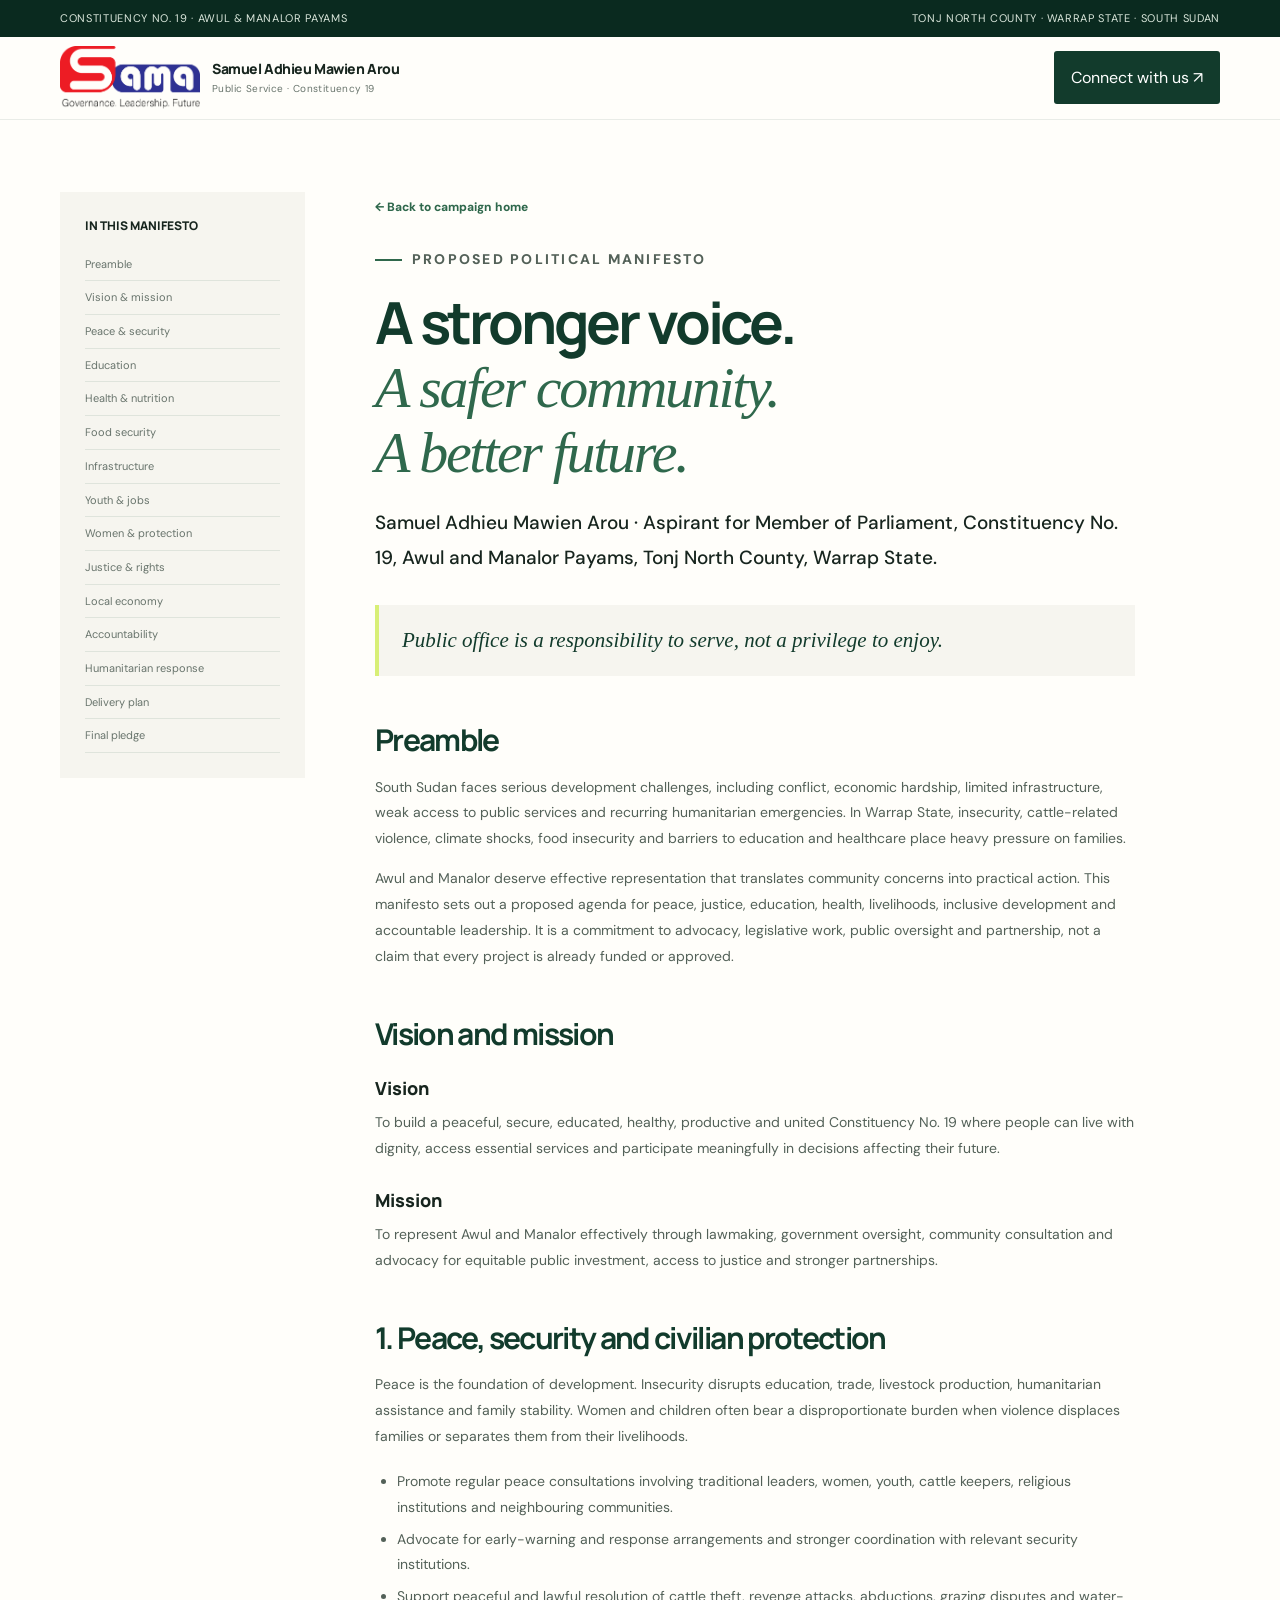
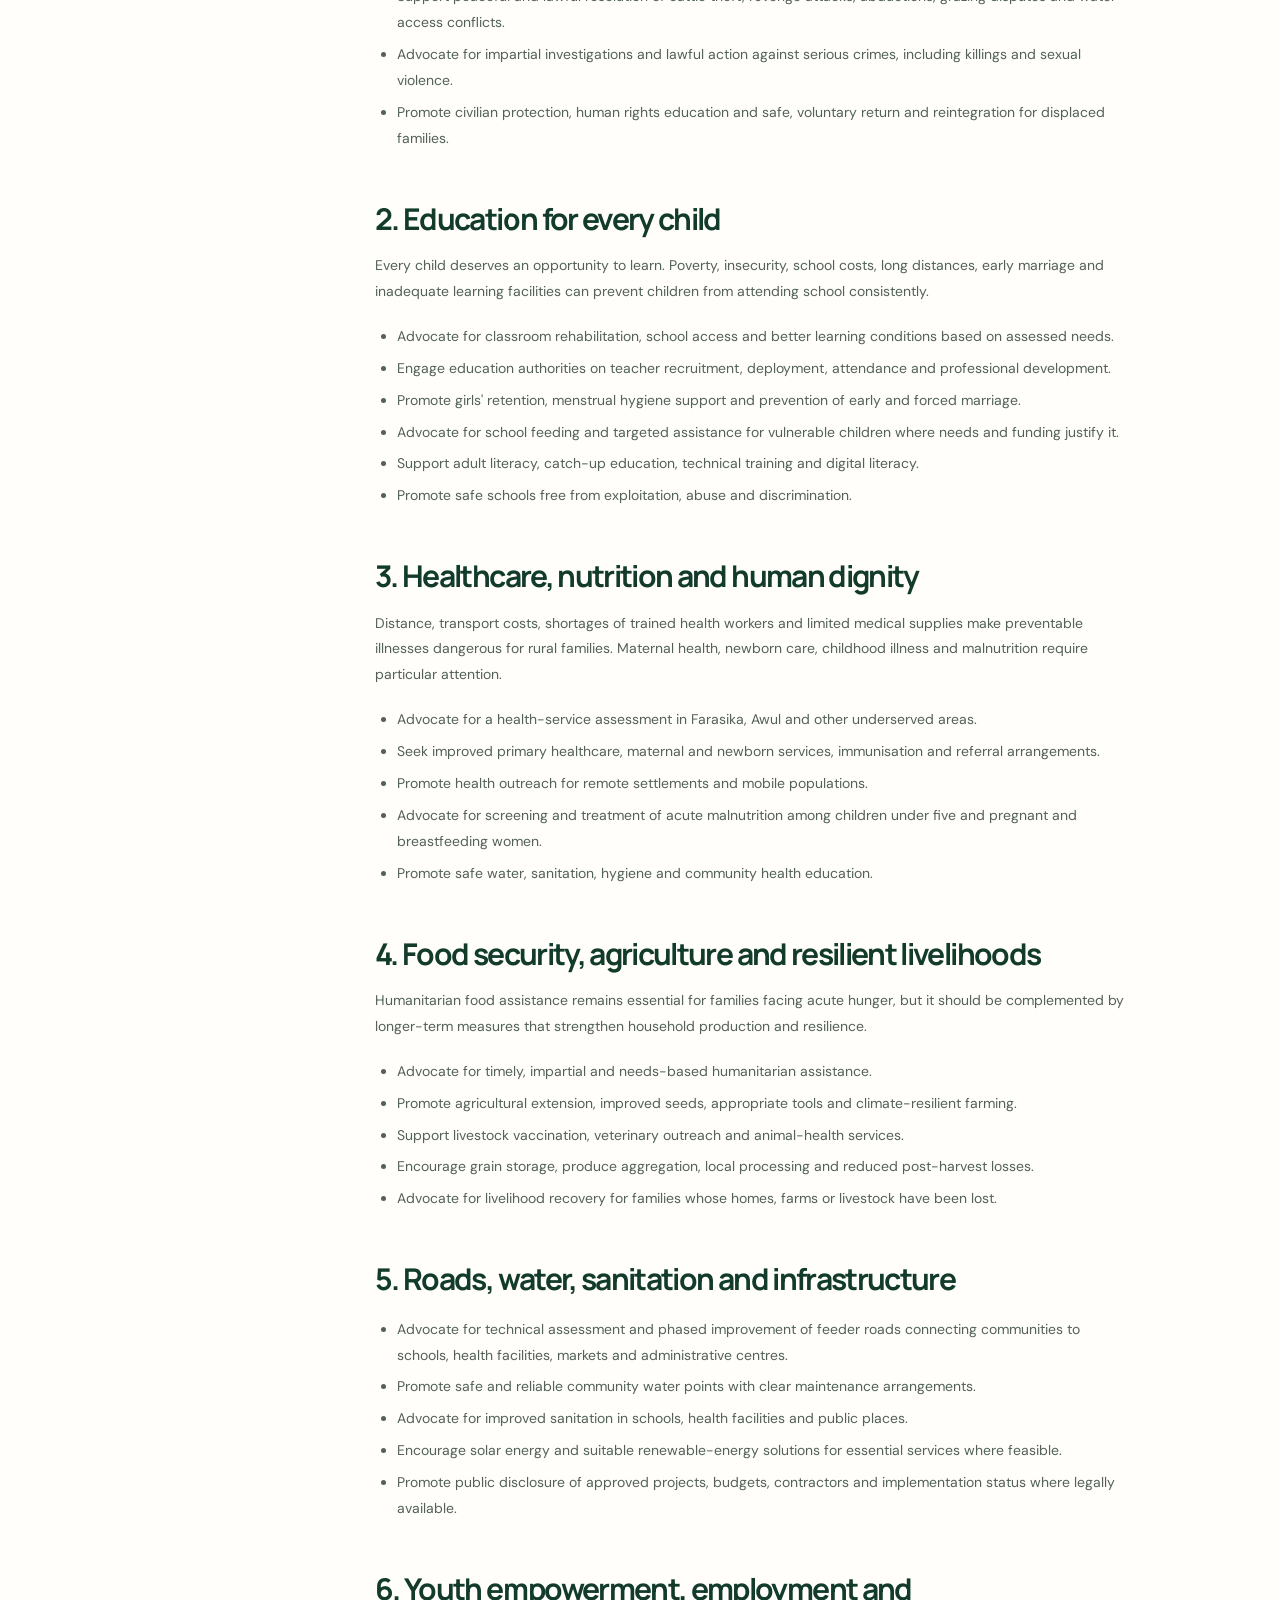
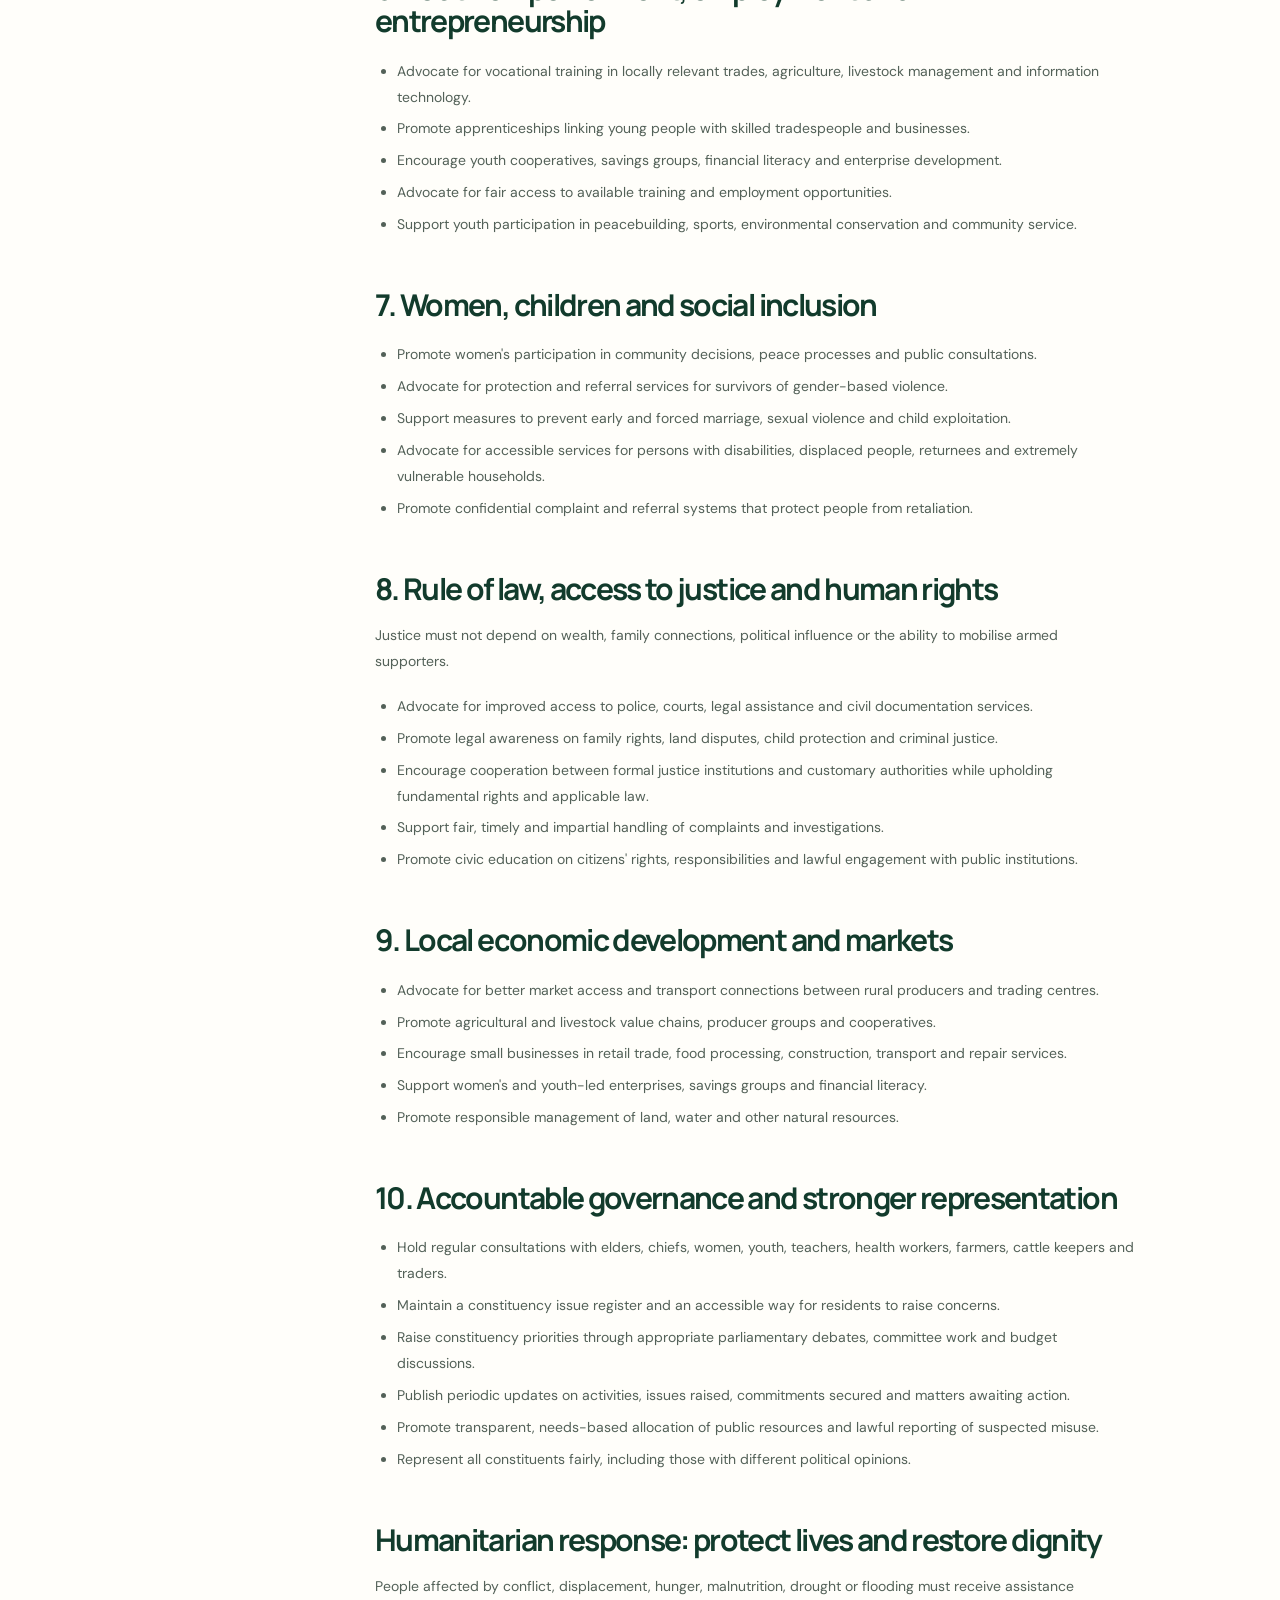
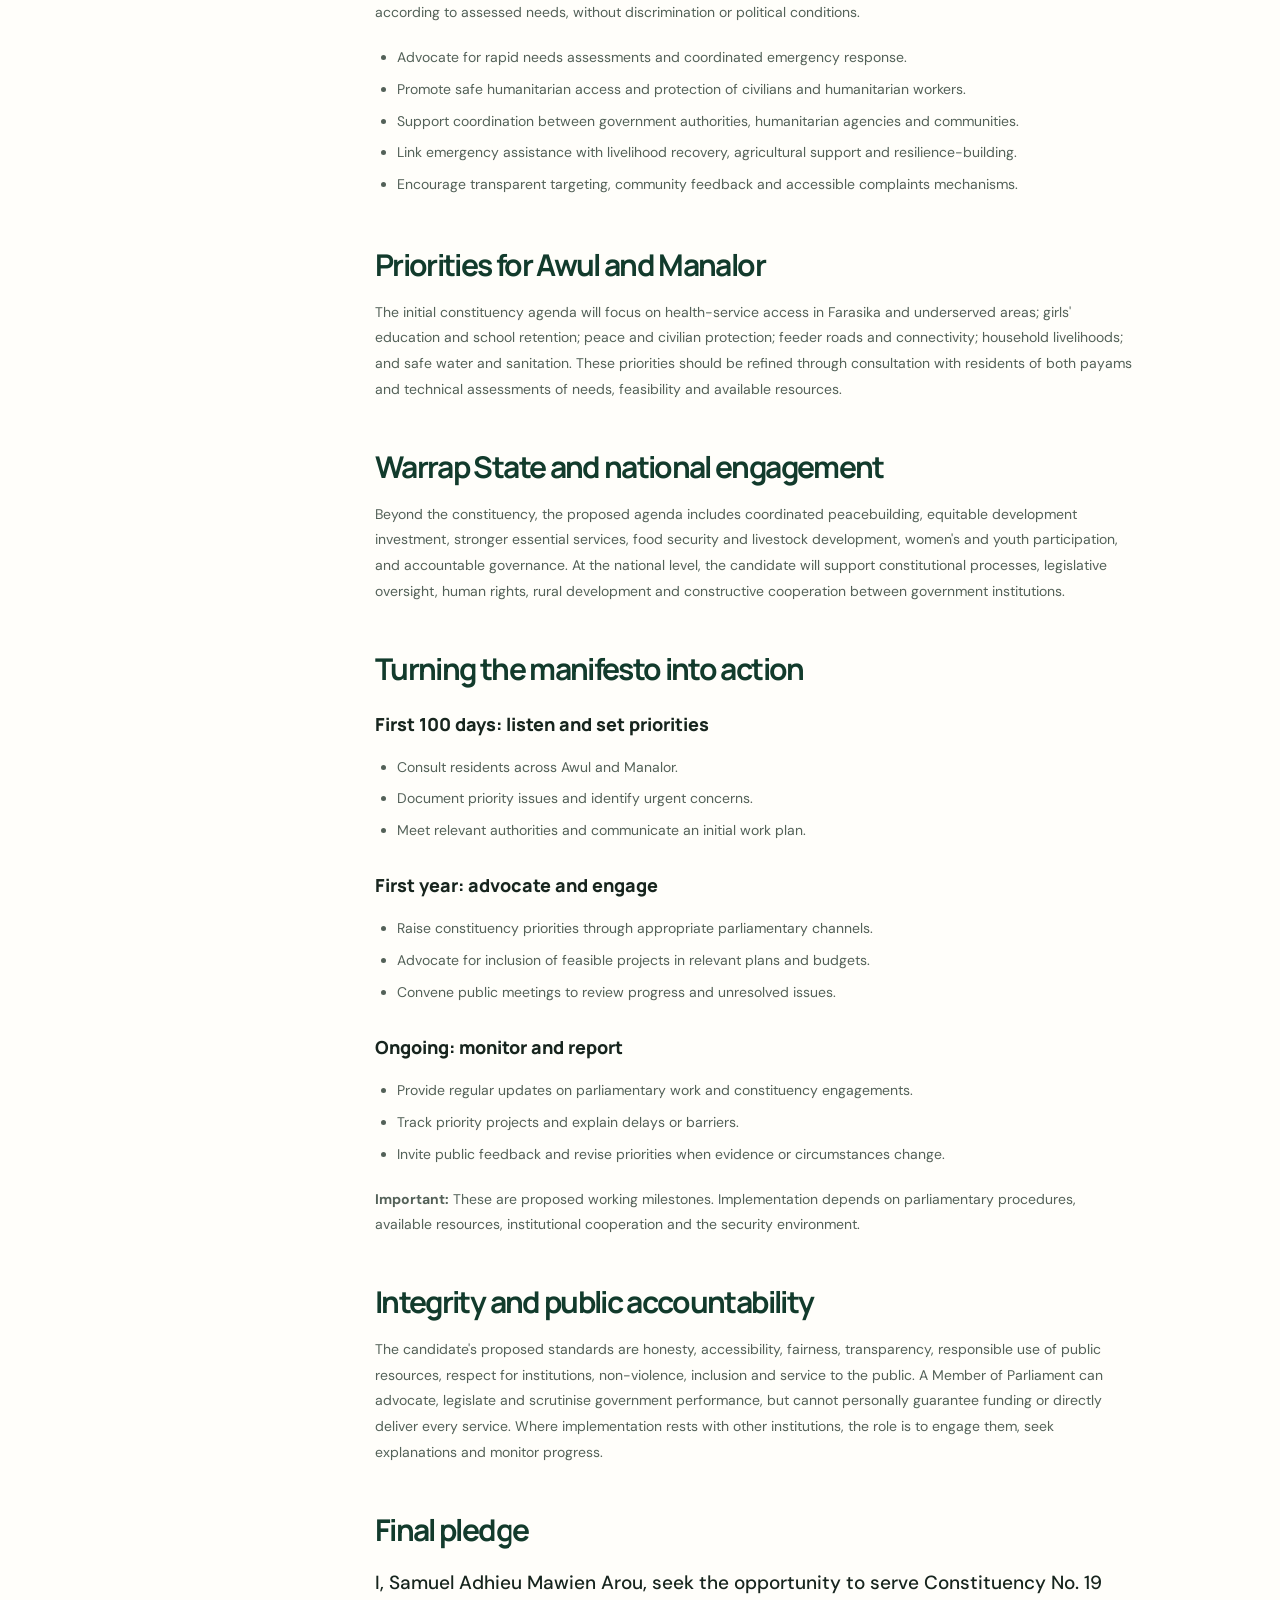
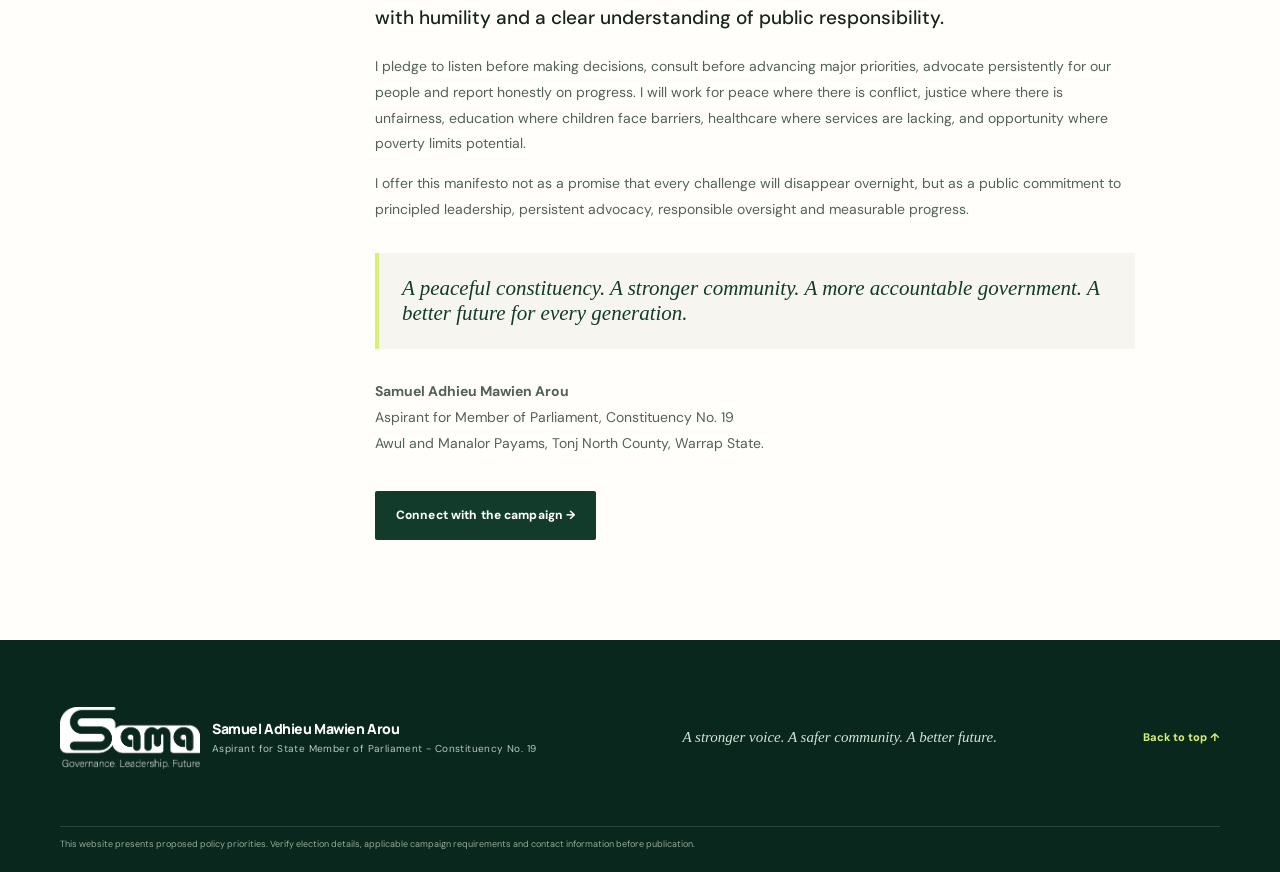
==== manifesto.html @ 11785629 "Add files via upload" ====
<!doctype html>
<html lang="en">
  <head>
    <meta charset="UTF-8" />
    <meta name="viewport" content="width=device-width, initial-scale=1" />
    <meta
      name="description"
      content="The proposed political manifesto of Samuel Adhieu Mawien Arou for Constituency No. 19, Awul and Manalor Payams."
    />
    <title>Full Manifesto | Samuel Adhieu Mawien Arou</title>
    <link rel="preconnect" href="https://fonts.googleapis.com" />
    <link rel="preconnect" href="https://fonts.gstatic.com" crossorigin />
    <link
      href="https://fonts.googleapis.com/css2?family=DM+Sans:wght@400;500;600;700&family=Manrope:wght@400;500;600;700;800&display=swap"
      rel="stylesheet"
    />
    <link rel="stylesheet" href="styles.css" />
    <link rel="icon" href="assets/favicon.png" type="image/png" />
    <style>
      .manifesto-page {
        padding: 72px 0 100px;
        background: var(--paper);
      }
      .manifesto-layout {
        display: grid;
        grid-template-columns: 245px minmax(0, 760px);
        gap: 70px;
        align-items: start;
      }
      .manifesto-toc {
        position: sticky;
        top: 110px;
        background: var(--cream);
        padding: 25px;
      }
      .manifesto-toc strong {
        display: block;
        font: 800 12px var(--display);
        margin-bottom: 14px;
      }
      .manifesto-toc a {
        display: block;
        font-size: 11px;
        padding: 7px 0;
        color: var(--muted);
        border-bottom: 1px solid var(--line);
      }
      .manifesto-article h1 {
        font-size: clamp(38px, 5vw, 58px);
        color: var(--forest);
        margin-bottom: 20px;
      }
      .manifesto-article h1 em,
      .manifesto-article h2 em {
        color: var(--green);
      }
      .manifesto-article h2 {
        font-size: 30px;
        color: var(--forest);
        margin: 48px 0 18px;
      }
      .manifesto-article h3 {
        font: 800 18px var(--display);
        margin: 26px 0 10px;
      }
      .manifesto-article p,
      .manifesto-article li {
        font-size: 14px;
        color: #536158;
        line-height: 1.85;
      }
      .manifesto-article ul {
        padding-left: 22px;
      }
      .manifesto-article li {
        padding: 3px 0;
      }
      .manifesto-article .lead {
        font-size: 19px;
        color: var(--ink);
      }
      .manifesto-article .callout {
        background: var(--cream);
        border-left: 4px solid var(--lime);
        padding: 23px;
        margin: 30px 0;
        font: italic 21px var(--serif);
        color: var(--forest);
      }
      .manifesto-article .eyebrow {
        margin-bottom: 18px;
      }
      .manifesto-back {
        margin-bottom: 30px;
        display: inline-block;
        font-size: 12px;
        font-weight: 800;
        color: var(--green);
      }
      @media (max-width: 800px) {
        .manifesto-layout {
          grid-template-columns: 1fr;
          gap: 35px;
        }
        .manifesto-toc {
          position: static;
          display: grid;
          grid-template-columns: 1fr 1fr;
          gap: 0 15px;
        }
        .manifesto-toc strong {
          grid-column: 1/-1;
        }
      }
    </style>
  </head>
  <body>
    <div class="topline">
      <div class="container topline-inner">
        <span>Constituency No. 19 · Awul &amp; Manalor Payams</span
        ><span>Tonj North County · Warrap State · South Sudan</span>
      </div>
    </div>
    <header class="site-header">
      <div class="container nav-wrap">
        <a class="brand" href="index.html">
          <span class="brand-mark">
            <img src="/assets/sama-logo.png" alt="SAMA_Logo" />
          </span>
          <span class="brand-copy"
            ><strong>Samuel Adhieu Mawien Arou</strong
            ><small>Public Service · Constituency 19</small></span
          ></a
        ><a class="nav-cta" href="index.html#contact">Connect with us ↗</a>
      </div>
    </header>
    <main class="manifesto-page">
      <div class="container manifesto-layout">
        <aside class="manifesto-toc">
          <strong>IN THIS MANIFESTO</strong><a href="#preamble">Preamble</a
          ><a href="#vision">Vision &amp; mission</a
          ><a href="#peace">Peace &amp; security</a
          ><a href="#education">Education</a
          ><a href="#health">Health &amp; nutrition</a
          ><a href="#livelihoods">Food security</a
          ><a href="#infrastructure">Infrastructure</a
          ><a href="#youth">Youth &amp; jobs</a
          ><a href="#inclusion">Women &amp; protection</a
          ><a href="#justice">Justice &amp; rights</a
          ><a href="#economy">Local economy</a
          ><a href="#governance">Accountability</a
          ><a href="#humanitarian">Humanitarian response</a
          ><a href="#delivery">Delivery plan</a
          ><a href="#pledge">Final pledge</a>
        </aside>
        <article class="manifesto-article">
          <a class="manifesto-back" href="index.html"
            >← Back to campaign home</a
          >
          <p class="eyebrow"><span></span> Proposed political manifesto</p>
          <h1>
            A stronger voice.<br /><em
              >A safer community.<br />A better future.</em
            >
          </h1>
          <p class="lead">
            Samuel Adhieu Mawien Arou · Aspirant for Member of Parliament,
            Constituency No. 19, Awul and Manalor Payams, Tonj North County,
            Warrap State.
          </p>
          <div class="callout">
            Public office is a responsibility to serve, not a privilege to
            enjoy.
          </div>

          <h2 id="preamble">Preamble</h2>
          <p>
            South Sudan faces serious development challenges, including
            conflict, economic hardship, limited infrastructure, weak access to
            public services and recurring humanitarian emergencies. In Warrap
            State, insecurity, cattle-related violence, climate shocks, food
            insecurity and barriers to education and healthcare place heavy
            pressure on families.
          </p>
          <p>
            Awul and Manalor deserve effective representation that translates
            community concerns into practical action. This manifesto sets out a
            proposed agenda for peace, justice, education, health, livelihoods,
            inclusive development and accountable leadership. It is a commitment
            to advocacy, legislative work, public oversight and partnership, not
            a claim that every project is already funded or approved.
          </p>

          <h2 id="vision">Vision and mission</h2>
          <h3>Vision</h3>
          <p>
            To build a peaceful, secure, educated, healthy, productive and
            united Constituency No. 19 where people can live with dignity,
            access essential services and participate meaningfully in decisions
            affecting their future.
          </p>
          <h3>Mission</h3>
          <p>
            To represent Awul and Manalor effectively through lawmaking,
            government oversight, community consultation and advocacy for
            equitable public investment, access to justice and stronger
            partnerships.
          </p>

          <h2 id="peace">1. Peace, security and civilian protection</h2>
          <p>
            Peace is the foundation of development. Insecurity disrupts
            education, trade, livestock production, humanitarian assistance and
            family stability. Women and children often bear a disproportionate
            burden when violence displaces families or separates them from their
            livelihoods.
          </p>
          <ul>
            <li>
              Promote regular peace consultations involving traditional leaders,
              women, youth, cattle keepers, religious institutions and
              neighbouring communities.
            </li>
            <li>
              Advocate for early-warning and response arrangements and stronger
              coordination with relevant security institutions.
            </li>
            <li>
              Support peaceful and lawful resolution of cattle theft, revenge
              attacks, abductions, grazing disputes and water-access conflicts.
            </li>
            <li>
              Advocate for impartial investigations and lawful action against
              serious crimes, including killings and sexual violence.
            </li>
            <li>
              Promote civilian protection, human rights education and safe,
              voluntary return and reintegration for displaced families.
            </li>
          </ul>

          <h2 id="education">2. Education for every child</h2>
          <p>
            Every child deserves an opportunity to learn. Poverty, insecurity,
            school costs, long distances, early marriage and inadequate learning
            facilities can prevent children from attending school consistently.
          </p>
          <ul>
            <li>
              Advocate for classroom rehabilitation, school access and better
              learning conditions based on assessed needs.
            </li>
            <li>
              Engage education authorities on teacher recruitment, deployment,
              attendance and professional development.
            </li>
            <li>
              Promote girls' retention, menstrual hygiene support and prevention
              of early and forced marriage.
            </li>
            <li>
              Advocate for school feeding and targeted assistance for vulnerable
              children where needs and funding justify it.
            </li>
            <li>
              Support adult literacy, catch-up education, technical training and
              digital literacy.
            </li>
            <li>
              Promote safe schools free from exploitation, abuse and
              discrimination.
            </li>
          </ul>

          <h2 id="health">3. Healthcare, nutrition and human dignity</h2>
          <p>
            Distance, transport costs, shortages of trained health workers and
            limited medical supplies make preventable illnesses dangerous for
            rural families. Maternal health, newborn care, childhood illness and
            malnutrition require particular attention.
          </p>
          <ul>
            <li>
              Advocate for a health-service assessment in Farasika, Awul and
              other underserved areas.
            </li>
            <li>
              Seek improved primary healthcare, maternal and newborn services,
              immunisation and referral arrangements.
            </li>
            <li>
              Promote health outreach for remote settlements and mobile
              populations.
            </li>
            <li>
              Advocate for screening and treatment of acute malnutrition among
              children under five and pregnant and breastfeeding women.
            </li>
            <li>
              Promote safe water, sanitation, hygiene and community health
              education.
            </li>
          </ul>

          <h2 id="livelihoods">
            4. Food security, agriculture and resilient livelihoods
          </h2>
          <p>
            Humanitarian food assistance remains essential for families facing
            acute hunger, but it should be complemented by longer-term measures
            that strengthen household production and resilience.
          </p>
          <ul>
            <li>
              Advocate for timely, impartial and needs-based humanitarian
              assistance.
            </li>
            <li>
              Promote agricultural extension, improved seeds, appropriate tools
              and climate-resilient farming.
            </li>
            <li>
              Support livestock vaccination, veterinary outreach and
              animal-health services.
            </li>
            <li>
              Encourage grain storage, produce aggregation, local processing and
              reduced post-harvest losses.
            </li>
            <li>
              Advocate for livelihood recovery for families whose homes, farms
              or livestock have been lost.
            </li>
          </ul>

          <h2 id="infrastructure">
            5. Roads, water, sanitation and infrastructure
          </h2>
          <ul>
            <li>
              Advocate for technical assessment and phased improvement of feeder
              roads connecting communities to schools, health facilities,
              markets and administrative centres.
            </li>
            <li>
              Promote safe and reliable community water points with clear
              maintenance arrangements.
            </li>
            <li>
              Advocate for improved sanitation in schools, health facilities and
              public places.
            </li>
            <li>
              Encourage solar energy and suitable renewable-energy solutions for
              essential services where feasible.
            </li>
            <li>
              Promote public disclosure of approved projects, budgets,
              contractors and implementation status where legally available.
            </li>
          </ul>

          <h2 id="youth">
            6. Youth empowerment, employment and entrepreneurship
          </h2>
          <ul>
            <li>
              Advocate for vocational training in locally relevant trades,
              agriculture, livestock management and information technology.
            </li>
            <li>
              Promote apprenticeships linking young people with skilled
              tradespeople and businesses.
            </li>
            <li>
              Encourage youth cooperatives, savings groups, financial literacy
              and enterprise development.
            </li>
            <li>
              Advocate for fair access to available training and employment
              opportunities.
            </li>
            <li>
              Support youth participation in peacebuilding, sports,
              environmental conservation and community service.
            </li>
          </ul>

          <h2 id="inclusion">7. Women, children and social inclusion</h2>
          <ul>
            <li>
              Promote women's participation in community decisions, peace
              processes and public consultations.
            </li>
            <li>
              Advocate for protection and referral services for survivors of
              gender-based violence.
            </li>
            <li>
              Support measures to prevent early and forced marriage, sexual
              violence and child exploitation.
            </li>
            <li>
              Advocate for accessible services for persons with disabilities,
              displaced people, returnees and extremely vulnerable households.
            </li>
            <li>
              Promote confidential complaint and referral systems that protect
              people from retaliation.
            </li>
          </ul>

          <h2 id="justice">
            8. Rule of law, access to justice and human rights
          </h2>
          <p>
            Justice must not depend on wealth, family connections, political
            influence or the ability to mobilise armed supporters.
          </p>
          <ul>
            <li>
              Advocate for improved access to police, courts, legal assistance
              and civil documentation services.
            </li>
            <li>
              Promote legal awareness on family rights, land disputes, child
              protection and criminal justice.
            </li>
            <li>
              Encourage cooperation between formal justice institutions and
              customary authorities while upholding fundamental rights and
              applicable law.
            </li>
            <li>
              Support fair, timely and impartial handling of complaints and
              investigations.
            </li>
            <li>
              Promote civic education on citizens' rights, responsibilities and
              lawful engagement with public institutions.
            </li>
          </ul>

          <h2 id="economy">9. Local economic development and markets</h2>
          <ul>
            <li>
              Advocate for better market access and transport connections
              between rural producers and trading centres.
            </li>
            <li>
              Promote agricultural and livestock value chains, producer groups
              and cooperatives.
            </li>
            <li>
              Encourage small businesses in retail trade, food processing,
              construction, transport and repair services.
            </li>
            <li>
              Support women's and youth-led enterprises, savings groups and
              financial literacy.
            </li>
            <li>
              Promote responsible management of land, water and other natural
              resources.
            </li>
          </ul>

          <h2 id="governance">
            10. Accountable governance and stronger representation
          </h2>
          <ul>
            <li>
              Hold regular consultations with elders, chiefs, women, youth,
              teachers, health workers, farmers, cattle keepers and traders.
            </li>
            <li>
              Maintain a constituency issue register and an accessible way for
              residents to raise concerns.
            </li>
            <li>
              Raise constituency priorities through appropriate parliamentary
              debates, committee work and budget discussions.
            </li>
            <li>
              Publish periodic updates on activities, issues raised, commitments
              secured and matters awaiting action.
            </li>
            <li>
              Promote transparent, needs-based allocation of public resources
              and lawful reporting of suspected misuse.
            </li>
            <li>
              Represent all constituents fairly, including those with different
              political opinions.
            </li>
          </ul>

          <h2 id="humanitarian">
            Humanitarian response: protect lives and restore dignity
          </h2>
          <p>
            People affected by conflict, displacement, hunger, malnutrition,
            drought or flooding must receive assistance according to assessed
            needs, without discrimination or political conditions.
          </p>
          <ul>
            <li>
              Advocate for rapid needs assessments and coordinated emergency
              response.
            </li>
            <li>
              Promote safe humanitarian access and protection of civilians and
              humanitarian workers.
            </li>
            <li>
              Support coordination between government authorities, humanitarian
              agencies and communities.
            </li>
            <li>
              Link emergency assistance with livelihood recovery, agricultural
              support and resilience-building.
            </li>
            <li>
              Encourage transparent targeting, community feedback and accessible
              complaints mechanisms.
            </li>
          </ul>

          <h2>Priorities for Awul and Manalor</h2>
          <p>
            The initial constituency agenda will focus on health-service access
            in Farasika and underserved areas; girls' education and school
            retention; peace and civilian protection; feeder roads and
            connectivity; household livelihoods; and safe water and sanitation.
            These priorities should be refined through consultation with
            residents of both payams and technical assessments of needs,
            feasibility and available resources.
          </p>

          <h2>Warrap State and national engagement</h2>
          <p>
            Beyond the constituency, the proposed agenda includes coordinated
            peacebuilding, equitable development investment, stronger essential
            services, food security and livestock development, women's and youth
            participation, and accountable governance. At the national level,
            the candidate will support constitutional processes, legislative
            oversight, human rights, rural development and constructive
            cooperation between government institutions.
          </p>

          <h2 id="delivery">Turning the manifesto into action</h2>
          <h3>First 100 days: listen and set priorities</h3>
          <ul>
            <li>Consult residents across Awul and Manalor.</li>
            <li>Document priority issues and identify urgent concerns.</li>
            <li>
              Meet relevant authorities and communicate an initial work plan.
            </li>
          </ul>
          <h3>First year: advocate and engage</h3>
          <ul>
            <li>
              Raise constituency priorities through appropriate parliamentary
              channels.
            </li>
            <li>
              Advocate for inclusion of feasible projects in relevant plans and
              budgets.
            </li>
            <li>
              Convene public meetings to review progress and unresolved issues.
            </li>
          </ul>
          <h3>Ongoing: monitor and report</h3>
          <ul>
            <li>
              Provide regular updates on parliamentary work and constituency
              engagements.
            </li>
            <li>Track priority projects and explain delays or barriers.</li>
            <li>
              Invite public feedback and revise priorities when evidence or
              circumstances change.
            </li>
          </ul>
          <p>
            <strong>Important:</strong> These are proposed working milestones.
            Implementation depends on parliamentary procedures, available
            resources, institutional cooperation and the security environment.
          </p>

          <h2>Integrity and public accountability</h2>
          <p>
            The candidate's proposed standards are honesty, accessibility,
            fairness, transparency, responsible use of public resources, respect
            for institutions, non-violence, inclusion and service to the public.
            A Member of Parliament can advocate, legislate and scrutinise
            government performance, but cannot personally guarantee funding or
            directly deliver every service. Where implementation rests with
            other institutions, the role is to engage them, seek explanations
            and monitor progress.
          </p>

          <h2 id="pledge">Final pledge</h2>
          <p class="lead">
            I, Samuel Adhieu Mawien Arou, seek the opportunity to serve
            Constituency No. 19 with humility and a clear understanding of
            public responsibility.
          </p>
          <p>
            I pledge to listen before making decisions, consult before advancing
            major priorities, advocate persistently for our people and report
            honestly on progress. I will work for peace where there is conflict,
            justice where there is unfairness, education where children face
            barriers, healthcare where services are lacking, and opportunity
            where poverty limits potential.
          </p>
          <p>
            I offer this manifesto not as a promise that every challenge will
            disappear overnight, but as a public commitment to principled
            leadership, persistent advocacy, responsible oversight and
            measurable progress.
          </p>
          <div class="callout">
            A peaceful constituency. A stronger community. A more accountable
            government. A better future for every generation.
          </div>
          <p>
            <strong>Samuel Adhieu Mawien Arou</strong><br />Aspirant for Member
            of Parliament, Constituency No. 19<br />Awul and Manalor Payams,
            Tonj North County, Warrap State.
          </p>
          <a class="button button-dark" href="index.html#contact"
            >Connect with the campaign →</a
          >
        </article>
      </div>
    </main>
    <footer class="site-footer">
      <div class="container footer-main">
        <a class="brand brand-footer" href="#top"
          ><span class="brand-mark">
            <img src="/assets/sama-logo-bw.png" alt="SAMA_Logo-white" /> </span
          ><span class="brand-copy"
            ><strong>Samuel Adhieu Mawien Arou</strong
            ><small
              >Aspirant for State Member of Parliament - Constituency No.
              19</small
            ></span
          ></a
        >
        <p>A stronger voice. A safer community. A better future.</p>
        <a class="back-top" href="#">Back to top ↑</a>
      </div>
      <div class="container disclaimer">
        This website presents proposed policy priorities. Verify election
        details, applicable campaign requirements and contact information before
        publication.
      </div>
    </footer>
  </body>
</html>
---- styles.css ----
/* Samuel Adhieu Mawien Arou campaign website
   Edit colours, text and image URLs here. */
:root{
  --forest:#123b2c;--forest-2:#1b4a38;--green:#2f684c;--lime:#d8ef76;
  --cream:#f6f5ef;--paper:#fffefa;--ink:#17251e;--muted:#68746c;
  --line:#dfe4dc;--serif:Georgia,"Times New Roman",serif;
  --sans:"DM Sans",Arial,sans-serif;--display:"Manrope","DM Sans",sans-serif;
  --container:1160px;--shadow:0 18px 50px rgba(17,43,31,.10)
}
*{box-sizing:border-box}html{scroll-behavior:smooth;scroll-padding-top:90px}
body{margin:0;background:var(--paper);color:var(--ink);font-family:var(--sans);font-size:16px;line-height:1.7}
img{max-width:100%;display:block}a{color:inherit;text-decoration:none}button,input,textarea,select{font:inherit}
.container{width:min(var(--container),calc(100% - 48px));margin-inline:auto}
.skip-link{position:absolute;left:-9999px;top:8px;background:white;padding:10px;z-index:100}.skip-link:focus{left:8px}
.topline{background:#0a2a1f;color:#dbe7dc;font-size:11px;letter-spacing:.06em;text-transform:uppercase}
.topline-inner{display:flex;justify-content:space-between;gap:20px;padding:9px 0}
.site-header{position:sticky;top:0;z-index:50;background:rgba(255,254,250,.96);backdrop-filter:blur(12px);border-bottom:1px solid rgba(18,59,44,.09)}
.nav-wrap{height:82px;display:flex;align-items:center;justify-content:space-between;gap:24px}
.brand{
  display:flex;
  align-items:center;
  gap:12px;
  min-width:max-content}
  .brand-mark{
    width:140px;
    height:120px;
       display:grid;
    place-items:center;  
}
.brand-copy{display:flex;flex-direction:column;line-height:1.3}.brand-copy strong{font-family:var(--display);font-size:14px;font-weight:800;letter-spacing:-.03em}.brand-copy small{font-size:10px;color:var(--muted);margin-top:4px;letter-spacing:.04em}
.primary-nav{display:flex;align-items:center;gap:28px;font-size:12px;font-weight:700}.primary-nav>a:not(.nav-cta){transition:color .2s}.primary-nav>a:hover{color:var(--green)}
.nav-cta{background:var(--forest);color:white;padding:13px 17px;border-radius:3px}.nav-cta span{color:var(--lime);padding-left:7px}
.menu-toggle{display:none;background:none;border:0;padding:8px;cursor:pointer}.menu-toggle span{display:block;width:24px;height:2px;background:var(--forest);margin:5px}
.hero{position:relative;min-height:670px;background:var(--forest);overflow:hidden;display:flex;align-items:center;color:white}
.hero-slider,.hero-shade{position:absolute;inset:0}.hero-slider{overflow:hidden;background:#123b2c}.hero-slide{position:absolute;inset:0;opacity:0;transform:scale(1.035);transition:opacity 900ms ease,transform 6s ease;pointer-events:none}.hero-slide.is-active{opacity:1;transform:scale(1);z-index:1}.hero-slide img{width:100%;height:100%;display:block;object-fit:cover;object-position:center 42%}.hero-shade{z-index:2;background:linear-gradient(90deg,rgba(7,32,23,.92) 0%,rgba(8,37,26,.78) 42%,rgba(9,37,27,.28) 100%),linear-gradient(0deg,rgba(8,29,21,.4),transparent 60%)}
.hero-content{position:relative;z-index:3;padding:100px 0 110px}
.eyebrow{font-size:10px;letter-spacing:.16em;text-transform:uppercase;font-weight:800;color:var(--green);display:flex;align-items:center;gap:10px;margin:0 0 22px}
.eyebrow span{display:inline-block;width:27px;height:2px;background:var(--green)}.eyebrow.light{color:#e1ebdc}.eyebrow.light span{background:var(--lime)}
h1,h2,h3,p{margin-top:0}h1,h2{font-family:var(--display);letter-spacing:-.055em;line-height:1.08;font-weight:700}h1{font-size:clamp(44px,6vw,76px);max-width:780px;margin-bottom:24px}h1 em,h2 em{font-family:var(--serif);font-weight:400;color:var(--lime);letter-spacing:-.04em}
.hero-intro{font-size:17px;color:#e0e9e0;max-width:540px;line-height:1.8;margin-bottom:32px}
.hero-actions{display:flex;flex-wrap:wrap;gap:12px}.button{display:inline-flex;align-items:center;justify-content:center;gap:20px;min-height:49px;padding:13px 20px;border:1px solid transparent;border-radius:2px;font-size:12px;font-weight:800;letter-spacing:.01em;cursor:pointer;transition:transform .2s,background .2s}
.button:hover{transform:translateY(-2px)}.button-lime{background:var(--lime);color:var(--forest)}.button-lime span{font-size:17px}.button-outline-light{border-color:rgba(255,255,255,.55);color:white;background:rgba(255,255,255,.04)}.button-outline-light:hover{background:rgba(255,255,255,.12)}
.hero-note{display:flex;align-items:center;gap:12px;color:#d0ddd2;font-size:11px;margin-top:58px}.note-line{width:36px;height:1px;background:var(--lime)}
.hero-stamp{position:absolute;z-index:4;right:max(24px,calc((100vw - var(--container))/2));bottom:0;background:var(--lime);color:var(--forest);width:240px;padding:19px 22px;display:flex;align-items:center;gap:13px}.hero-stamp strong{font-family:var(--display);font-size:47px;line-height:1}.hero-stamp span{font-size:10px;line-height:1.45;font-weight:800;text-transform:uppercase;letter-spacing:.04em}
.hero-slider-controls{position:absolute;z-index:5;left:max(18px,calc((100vw - var(--container))/2));bottom:28px;display:flex;align-items:center;gap:12px}.slider-arrow{width:36px;height:36px;display:grid;place-items:center;border:1px solid rgba(255,255,255,.55);border-radius:50%;background:rgba(8,37,26,.24);color:white;font-size:17px;cursor:pointer;transition:background .2s,border-color .2s}.slider-arrow:hover,.slider-arrow:focus-visible{background:var(--lime);border-color:var(--lime);color:var(--forest)}.slider-dots{display:flex;align-items:center;gap:7px}.slider-dot{width:8px;height:8px;padding:0;border:1px solid white;border-radius:99px;background:transparent;cursor:pointer;transition:width .25s,background .25s}.slider-dot.is-active{width:25px;background:var(--lime);border-color:var(--lime)}.slider-arrow:focus-visible,.slider-dot:focus-visible{outline:2px solid white;outline-offset:3px}
.promise-strip{background:var(--forest);color:white;border-top:1px solid rgba(255,255,255,.12)}.promise-grid{display:grid;grid-template-columns:repeat(4,1fr)}.promise-grid>div{padding:23px 22px;display:flex;align-items:center;gap:14px;border-right:1px solid rgba(255,255,255,.13);font-size:12px;font-weight:700}.promise-grid>div:first-child{border-left:1px solid rgba(255,255,255,.13)}.promise-number{color:var(--lime);font-size:10px;letter-spacing:.08em}
.section{padding:110px 0}.intro-grid{display:grid;grid-template-columns:1fr 1fr;gap:90px;align-items:start}.section-heading h2,.section-top h2,.context-content h2,.humanitarian-copy h2,.accountability-inner h2,.about-copy h2,.manifesto-content h2,.contact-grid h2{font-size:clamp(35px,4vw,52px);margin-bottom:25px}
.section-heading h2 em,.section-top h2 em,.about-copy h2 em,.contact-grid h2 em{color:var(--green);font-family:var(--serif);font-weight:400}.accent-rule{height:3px;width:70px;background:var(--lime);margin-top:33px}
.intro-copy{padding-top:37px;color:#58645b;font-size:14px}.intro-copy .lead,.lead{font-size:19px;line-height:1.6;color:var(--ink);font-weight:500}.text-link{display:inline-flex;align-items:center;gap:15px;font-weight:800;font-size:12px;color:var(--forest);border-bottom:1px solid #9bb5a2;padding-bottom:7px;margin-top:14px}.text-link span{color:var(--green);font-size:17px;transition:transform .2s}.text-link:hover span{transform:translateX(4px)}
.context-band{background:var(--forest);color:white}.context-grid{display:grid;grid-template-columns:1fr 1fr;min-height:440px}.context-photo{background:url("/assets/images/shared-reality.png") center/cover;min-height:400px}.context-content{padding:72px 8% 68px}.context-content h2{font-size:clamp(34px,4vw,48px)}.context-content>p:not(.eyebrow){color:#d4e0d6;max-width:430px;font-size:14px;margin-bottom:26px}
.priorities-section{background:var(--cream)}.section-top{display:flex;align-items:end;justify-content:space-between;gap:50px;margin-bottom:48px}.section-top h2{margin-bottom:0}.section-summary{max-width:380px;color:var(--muted);font-size:14px;margin-bottom:6px}
.priority-grid{display:grid;grid-template-columns:repeat(3,1fr);gap:16px}.priority-card{background:var(--paper);padding:27px 27px 25px;border:1px solid #e7e9e1;min-height:300px;transition:transform .25s,box-shadow .25s}.priority-card:hover{transform:translateY(-4px);box-shadow:var(--shadow)}.priority-card.featured{background:var(--forest);color:white;border-color:var(--forest)}.card-top{display:flex;justify-content:space-between;align-items:center;margin-bottom:30px}.card-number{font-size:11px;color:var(--green);font-weight:800;letter-spacing:.1em}.featured .card-number{color:var(--lime)}.card-icon{width:35px;height:35px;border-radius:50%;display:grid;place-items:center;background:#edf2e6;color:var(--forest);font-size:18px}.featured .card-icon{background:rgba(216,239,118,.15);color:var(--lime)}
.priority-card h3{font-family:var(--display);font-size:19px;letter-spacing:-.035em;line-height:1.3;margin-bottom:12px}.priority-card p{font-size:12px;line-height:1.75;color:var(--muted);margin-bottom:17px}.featured p{color:#d0ded2}.priority-card ul{padding:0 0 0 15px;margin:0;color:#59665d;font-size:11px;line-height:1.9}.priority-card li::marker{color:#82a43e}.featured ul{color:#d8e5da}
.humanitarian-section{background:#e7eadf;padding:95px 0}.humanitarian-grid{display:grid;grid-template-columns:1.05fr .95fr;gap:75px;align-items:center}.humanitarian-copy{background:var(--forest);color:white;padding:55px 48px;margin-right:-115px;position:relative;z-index:2}.humanitarian-copy h2{font-size:clamp(34px,4vw,48px)}.humanitarian-copy>p:not(.eyebrow){color:#d7e2d8;font-size:13px;line-height:1.8}.humanitarian-copy .button{margin-top:14px}.humanitarian-image{height:470px;background:url("/assets/images/children.jpg") center/cover}
.action-section{background:var(--paper)}.timeline{max-width:850px;margin:30px auto 0}.timeline-item{display:grid;grid-template-columns:60px 1fr;gap:25px;padding:28px 0;border-bottom:1px solid var(--line)}.timeline-dot{width:46px;height:46px;display:grid;place-items:center;background:var(--lime);border-radius:50%;font-family:var(--display);font-size:12px;font-weight:800;color:var(--forest)}.timeline-label{font-size:10px;color:var(--green);letter-spacing:.14em;text-transform:uppercase;font-weight:800;margin-bottom:6px}.timeline-item h3{font-family:var(--display);font-size:21px;margin-bottom:7px;letter-spacing:-.03em}.timeline-item p:last-child{max-width:650px;color:var(--muted);font-size:13px;margin-bottom:0}.small-note{font-size:10px;color:var(--muted);line-height:1.7}
.accountability-band{background:var(--forest);color:white;padding:80px 0}.accountability-inner{display:grid;grid-template-columns:1fr 1fr;gap:90px;align-items:center}.accountability-inner h2{margin-bottom:0}.accountability-points p{display:flex;gap:17px;border-bottom:1px solid rgba(255,255,255,.16);padding:12px 0;margin:0;color:#e0e9e1;font-size:13px}.accountability-points p span{color:var(--lime);font-size:10px;font-weight:800;padding-top:4px}
.about-section{background:var(--cream)}.about-grid{display:grid;grid-template-columns:.85fr 1.15fr;gap:90px;align-items:center}.about-visual{position:relative;padding:0 24px 30px 0}.portrait-placeholder{min-height:450px;background:linear-gradient(145deg,#d5dfd0,#9caf9a);display:flex;flex-direction:column;align-items:center;justify-content:center;color:var(--forest);position:relative;overflow:hidden}.portrait-placeholder:before,.portrait-placeholder:after{content:"";position:absolute;border:1px solid rgba(18,59,44,.18);border-radius:50%;width:340px;height:340px}.portrait-placeholder:after{width:260px;height:260px}.portrait-initials{font-family:var(--display);font-size:100px;font-weight:800; letter-spacing:-.1em;z-index:1}.portrait-placeholder p{font-weight:800;font-size:12px;margin:0;z-index:1}.portrait-placeholder small{font-size:10px;z-index:1}.about-caption{position:absolute;right:0;bottom:0;background:var(--lime);padding:16px 20px;display:flex;gap:12px;align-items:center;font-size:10px;line-height:1.6}.caption-mark{width:8px;height:35px;background:var(--forest)}.about-caption strong{font-size:12px}.about-copy h2{margin-bottom:20px}.about-copy>p:not(.eyebrow){color:var(--muted);font-size:13px}.about-values{display:flex;gap:8px;flex-wrap:wrap;margin:23px 0}.about-values span{font-size:10px;font-weight:800;background:#e5eadf;color:var(--forest);padding:8px 12px}
.portrait-initials img{
  width: 100%;
  height: auto;
  border-radius: 10%;
}
.manifesto-cta{position:relative;overflow:hidden;background:var(--forest);color:white;padding:100px 0}.manifesto-bg{position:absolute;inset:0;background:linear-gradient(90deg,rgba(9,40,28,.95),rgba(9,40,28,.75)),url("/assets/images/manifesto-bg.jpg") center/cover}.manifesto-content{position:relative;max-width:760px}.manifesto-content h2{font-size:clamp(40px,5vw,62px)}.manifesto-content>p:not(.eyebrow){max-width:570px;color:#d7e3d8;font-size:14px;margin-bottom:28px}
.contact-section{background:var(--paper)}.contact-grid{display:grid;grid-template-columns:1fr 1fr;gap:90px;align-items:start}.contact-grid h2{margin-bottom:20px}.contact-grid .lead{max-width:480px}.contact-details{display:grid;gap:21px;margin-top:35px}.contact-details>div{display:flex;gap:15px;align-items:flex-start}.contact-icon{width:39px;height:39px;flex:0 0 39px;border-radius:50%;background:#e8eddf;color:var(--forest);display:grid;place-items:center;font-size:16px}.contact-details small{display:block;font-size:10px;color:var(--muted);text-transform:uppercase;letter-spacing:.1em;font-weight:800}.contact-details a,.contact-details p{font-size:13px;font-weight:700;margin:2px 0}.contact-details .small-note{font-size:10px;font-weight:400}
.contact-form{background:var(--cream);padding:35px}.contact-form h3{font-family:var(--display);font-size:24px;letter-spacing:-.04em;margin-bottom:8px}.contact-form>p{font-size:11px;color:var(--muted)}.contact-form label{display:block;font-size:11px;font-weight:800;margin:17px 0 7px}.contact-form input,.contact-form textarea,.contact-form select{width:100%;padding:12px 13px;border:1px solid #d7ded4;background:var(--paper);border-radius:2px;color:var(--ink);font-size:12px;outline:none}.contact-form input:focus,.contact-form textarea:focus,.contact-form select:focus{border-color:var(--green);box-shadow:0 0 0 3px rgba(47,104,76,.1)}.contact-form textarea{resize:vertical}.button-dark{background:var(--forest);color:white;margin-top:20px}.button-dark span{color:var(--lime)}.form-status{margin:12px 0 0;color:var(--green);font-weight:700}
.site-footer{background:#09271d;color:white;padding:38px 0 20px}.footer-main{display:flex;align-items:center;justify-content:space-between;gap:25px;padding-bottom:28px;border-bottom:1px solid rgba(255,255,255,.14)}.brand-footer .brand-mark{color:var(--forest)}.brand-footer .brand-copy small{color:#b7c8bb}.footer-main>p{font-family:var(--serif);font-style:italic;color:#d7e2d8;font-size:15px;margin:0}.back-top{font-size:11px;font-weight:800;color:var(--lime)}.footer-bottom{display:flex;justify-content:space-between;gap:20px;padding:20px 0 8px;color:#b5c7b9;font-size:10px}.disclaimer{color:#94ab9a;font-size:9px;line-height:1.7;padding-top:10px}
@media(max-width:950px){.primary-nav{gap:16px}.primary-nav>a{font-size:11px}.nav-wrap{height:74px}.intro-grid,.about-grid{gap:50px}.priority-grid{grid-template-columns:repeat(2,1fr)}.humanitarian-grid{gap:40px}.humanitarian-copy{margin-right:-70px;padding:40px 32px}.contact-grid{gap:45px}}
@media(max-width:760px){.container{width:min(100% - 36px,var(--container))}.topline-inner{font-size:9px;flex-direction:column;gap:2px}.nav-wrap{height:70px}.menu-toggle{display:block}.primary-nav{position:absolute;top:70px;left:0;right:0;display:none;background:var(--paper);padding:20px 24px 25px;border-bottom:1px solid var(--line);flex-direction:column;align-items:stretch;gap:0;box-shadow:0 18px 25px rgba(0,0,0,.08)}.primary-nav.open{display:flex}.primary-nav>a{padding:12px 0;font-size:13px}.primary-nav .nav-cta{text-align:center;padding:13px;margin-top:8px}.hero{min-height:650px}.hero-content{padding:85px 0 125px}.hero-slide img{object-position:58% center}.hero-shade{background:linear-gradient(90deg,rgba(7,32,23,.92),rgba(8,37,26,.72)),linear-gradient(0deg,rgba(8,29,21,.5),transparent)}.hero-stamp{right:18px;width:150px;padding:14px}.hero-stamp strong{font-size:39px}.hero-intro{font-size:15px}.hero-slider-controls{left:18px;bottom:22px}.promise-grid{grid-template-columns:repeat(2,1fr)}.promise-grid>div{padding:17px 12px;border-bottom:1px solid rgba(255,255,255,.12);font-size:11px}.promise-grid>div:nth-child(odd){border-left:1px solid rgba(255,255,255,.13)}.section{padding:75px 0}.intro-grid,.context-grid,.humanitarian-grid,.accountability-inner,.about-grid,.contact-grid{grid-template-columns:1fr;gap:30px}.intro-copy{padding-top:0}.context-photo{min-height:300px}.context-content{padding:48px 0 55px}.section-top{display:block;margin-bottom:35px}.section-summary{margin-top:20px}.priority-grid{grid-template-columns:1fr}.priority-card{min-height:auto;padding:25px}.card-top{margin-bottom:20px}.humanitarian-section{padding:55px 0}.humanitarian-copy{margin:0;padding:35px 26px}.humanitarian-image{height:320px}.accountability-inner{gap:30px}.about-visual{padding-right:10px}.portrait-placeholder{min-height:360px}.portrait-placeholder:before{width:280px;height:280px}.portrait-placeholder:after{width:210px;height:210px}.portrait-initials{font-size:82px}.manifesto-cta{padding:75px 0}.contact-form{padding:25px 20px}.footer-main{align-items:flex-start;flex-direction:column}.footer-bottom{flex-direction:column;gap:7px}.brand-copy strong{font-size:13px}}
@media(max-width:420px){.hero{min-height:680px}.hero-content{padding-top:72px;padding-bottom:145px}.hero h1{font-size:clamp(39px,11vw,50px)}.hero-stamp{right:12px;width:132px;padding:11px}.hero-stamp strong{font-size:34px}.hero-stamp span{font-size:9px}.hero-slider-controls{left:12px;bottom:17px;gap:9px}.slider-arrow{width:32px;height:32px}.slider-dots{gap:5px}.slider-dot{width:7px;height:7px}.slider-dot.is-active{width:20px}}
@media(prefers-reduced-motion:reduce){html{scroll-behavior:auto}*,*::before,*::after{transition:none!important;animation:none!important}.hero-slide{transform:none!important}}

/* =========================================================
   MOBILE OVERFLOW PATCH — added to prevent horizontal scrolling
   Keep this block at the very end of styles.css.
   ========================================================= */
html,
body {
  width: 100%;
  max-width: 100%;
  overflow-x: clip;
}

body {
  min-width: 0;
}

img,
video,
iframe,
svg,
canvas {
  max-width: 100%;
}

.container,
section,
header,
footer,
main,
article,
.nav-wrap,
.hero-content,
.intro-grid,
.context-grid,
.humanitarian-grid,
.accountability-inner,
.about-grid,
.contact-grid,
.priority-grid,
.promise-grid,
.timeline-item,
.footer-main,
.footer-bottom {
  min-width: 0;
  max-width: 100%;
}

/* Grid and flex children must be allowed to shrink on narrow screens. */
.intro-grid > *,
.context-grid > *,
.humanitarian-grid > *,
.accountability-inner > *,
.about-grid > *,
.contact-grid > *,
.priority-grid > *,
.promise-grid > *,
.footer-main > *,
.footer-bottom > *,
.timeline-item > * {
  min-width: 0;
}

p,
li,
a,
button,
label,
small,
strong,
span,
h1,
h2,
h3 {
  overflow-wrap: anywhere;
}

input,
textarea,
select,
button {
  max-width: 100%;
}

@media (max-width: 760px) {
  .container {
    width: calc(100% - 32px);
    max-width: 100%;
    margin-inline: auto;
  }

  .nav-wrap {
    gap: 10px;
  }

  .brand {
    min-width: 0;
    max-width: calc(100% - 46px);
    gap: 8px;
  }

  .brand-mark {
    flex: 0 0 40px;
    width: 40px;
    height: 40px;
  }

  .brand-copy {
    min-width: 0;
  }

  .brand-copy strong {
    font-size: clamp(10px, 3.1vw, 13px);
    line-height: 1.2;
  }

  .brand-copy small {
    font-size: 9px;
    line-height: 1.3;
  }

  .menu-toggle {
    flex: 0 0 40px;
  }

  .primary-nav {
    left: 0;
    right: 0;
    width: 100%;
    max-width: 100%;
  }

  .hero {
    width: 100%;
    min-width: 0;
  }

  .hero-content {
    width: 100%;
  }

  .hero h1,
  .section-heading h2,
  .section-top h2,
  .context-content h2,
  .humanitarian-copy h2,
  .accountability-inner h2,
  .about-copy h2,
  .manifesto-content h2,
  .contact-grid h2 {
    max-width: 100%;
    overflow-wrap: anywhere;
  }

  .hero-stamp {
    max-width: calc(100% - 24px);
  }

  .humanitarian-copy {
    margin-right: 0;
    width: 100%;
  }

  .humanitarian-image {
    width: 100%;
    max-width: 100%;
  }

  .contact-form {
    width: 100%;
    max-width: 100%;
    min-width: 0;
  }

  .contact-form input,
  .contact-form textarea,
  .contact-form select {
    min-width: 0;
    width: 100%;
  }

  .about-visual {
    min-width: 0;
    max-width: 100%;
  }

  .about-caption {
    max-width: calc(100% - 10px);
    padding: 12px;
  }

  .timeline-item {
    grid-template-columns: 42px minmax(0, 1fr);
    gap: 14px;
  }

  .timeline-dot {
    width: 40px;
    height: 40px;
  }

  .footer-main,
  .footer-bottom {
    width: 100%;
  }
}

@media (max-width: 380px) {
  .container {
    width: calc(100% - 24px);
  }

  .topline-inner {
    overflow-wrap: anywhere;
  }

  .hero-content {
    padding-left: 0;
    padding-right: 0;
  }

  .hero-actions {
    align-items: stretch;
  }

  .hero-actions .button {
    max-width: 100%;
    gap: 10px;
    padding-inline: 14px;
  }

  .promise-grid > div {
    gap: 8px;
    padding-inline: 9px;
  }

  .section-heading h2,
  .section-top h2,
  .context-content h2,
  .humanitarian-copy h2,
  .accountability-inner h2,
  .about-copy h2,
  .manifesto-content h2,
  .contact-grid h2 {
    font-size: clamp(30px, 9vw, 38px);
  }
}
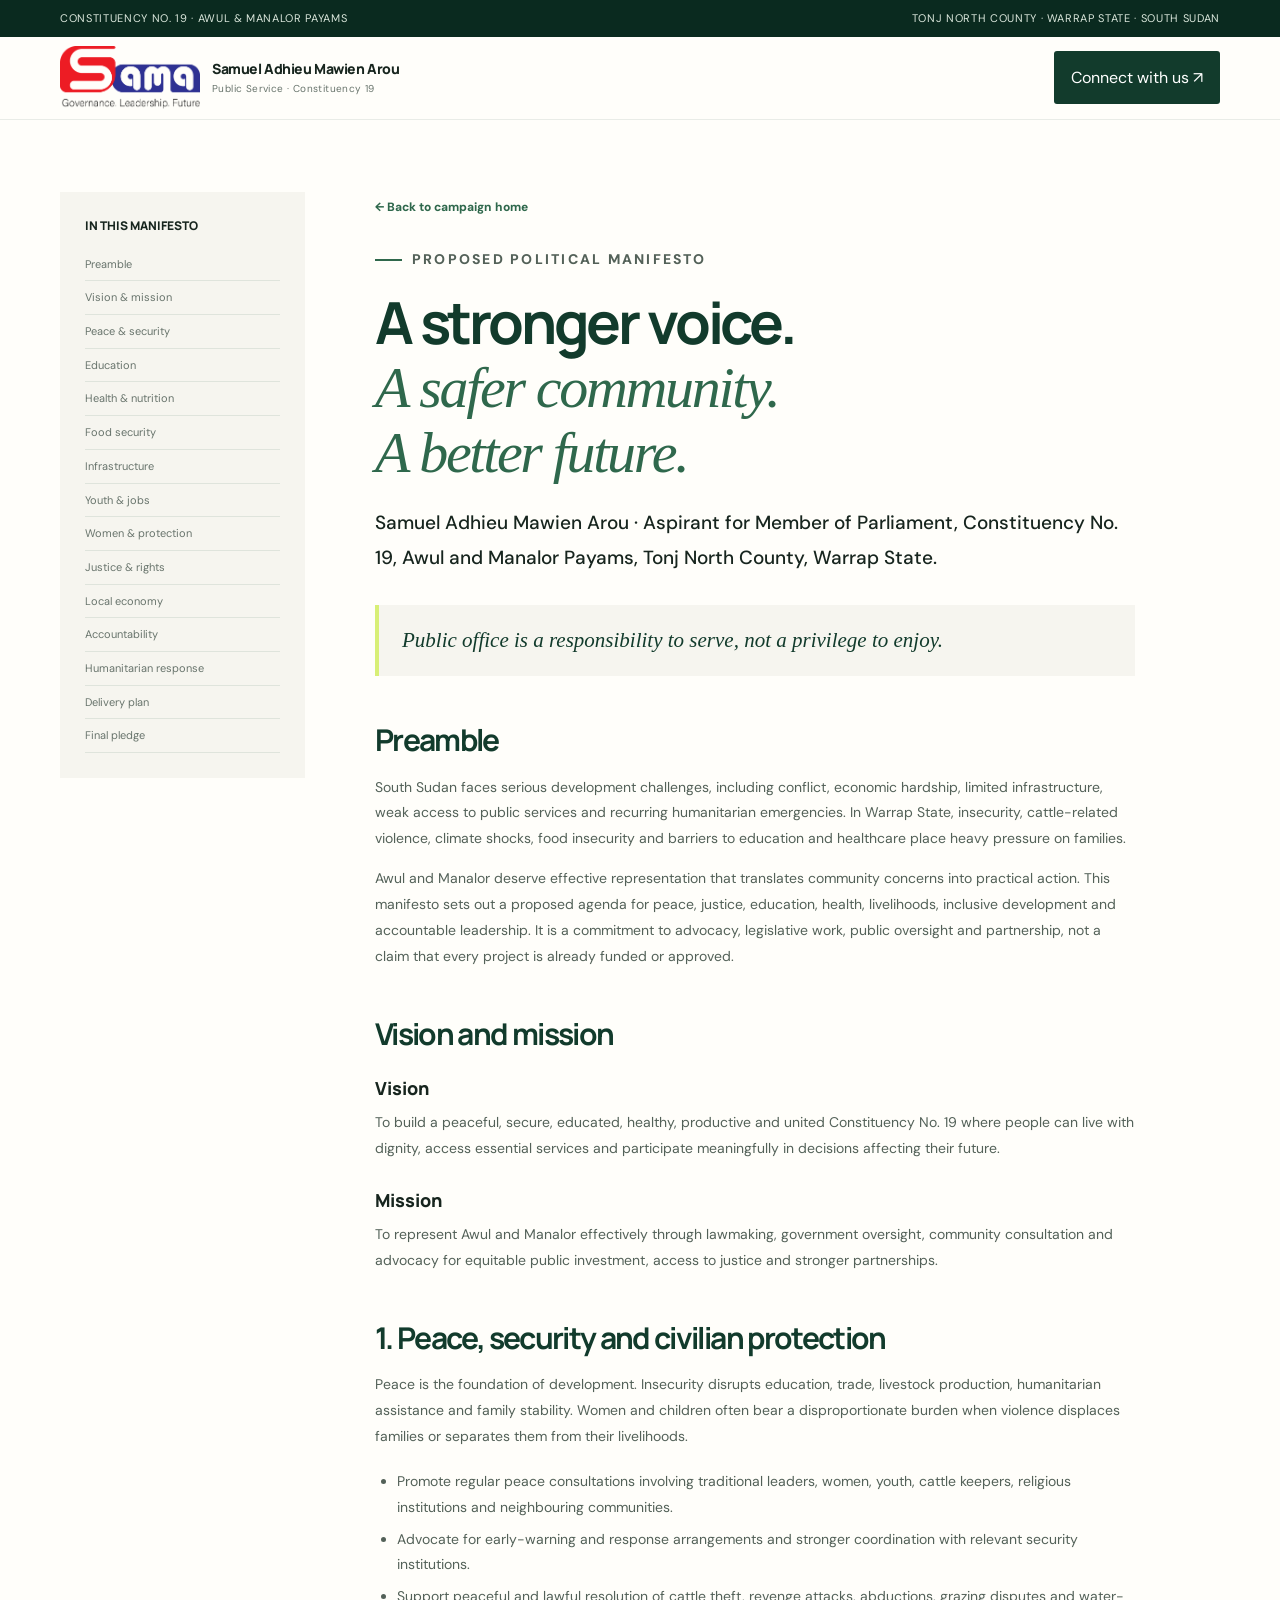
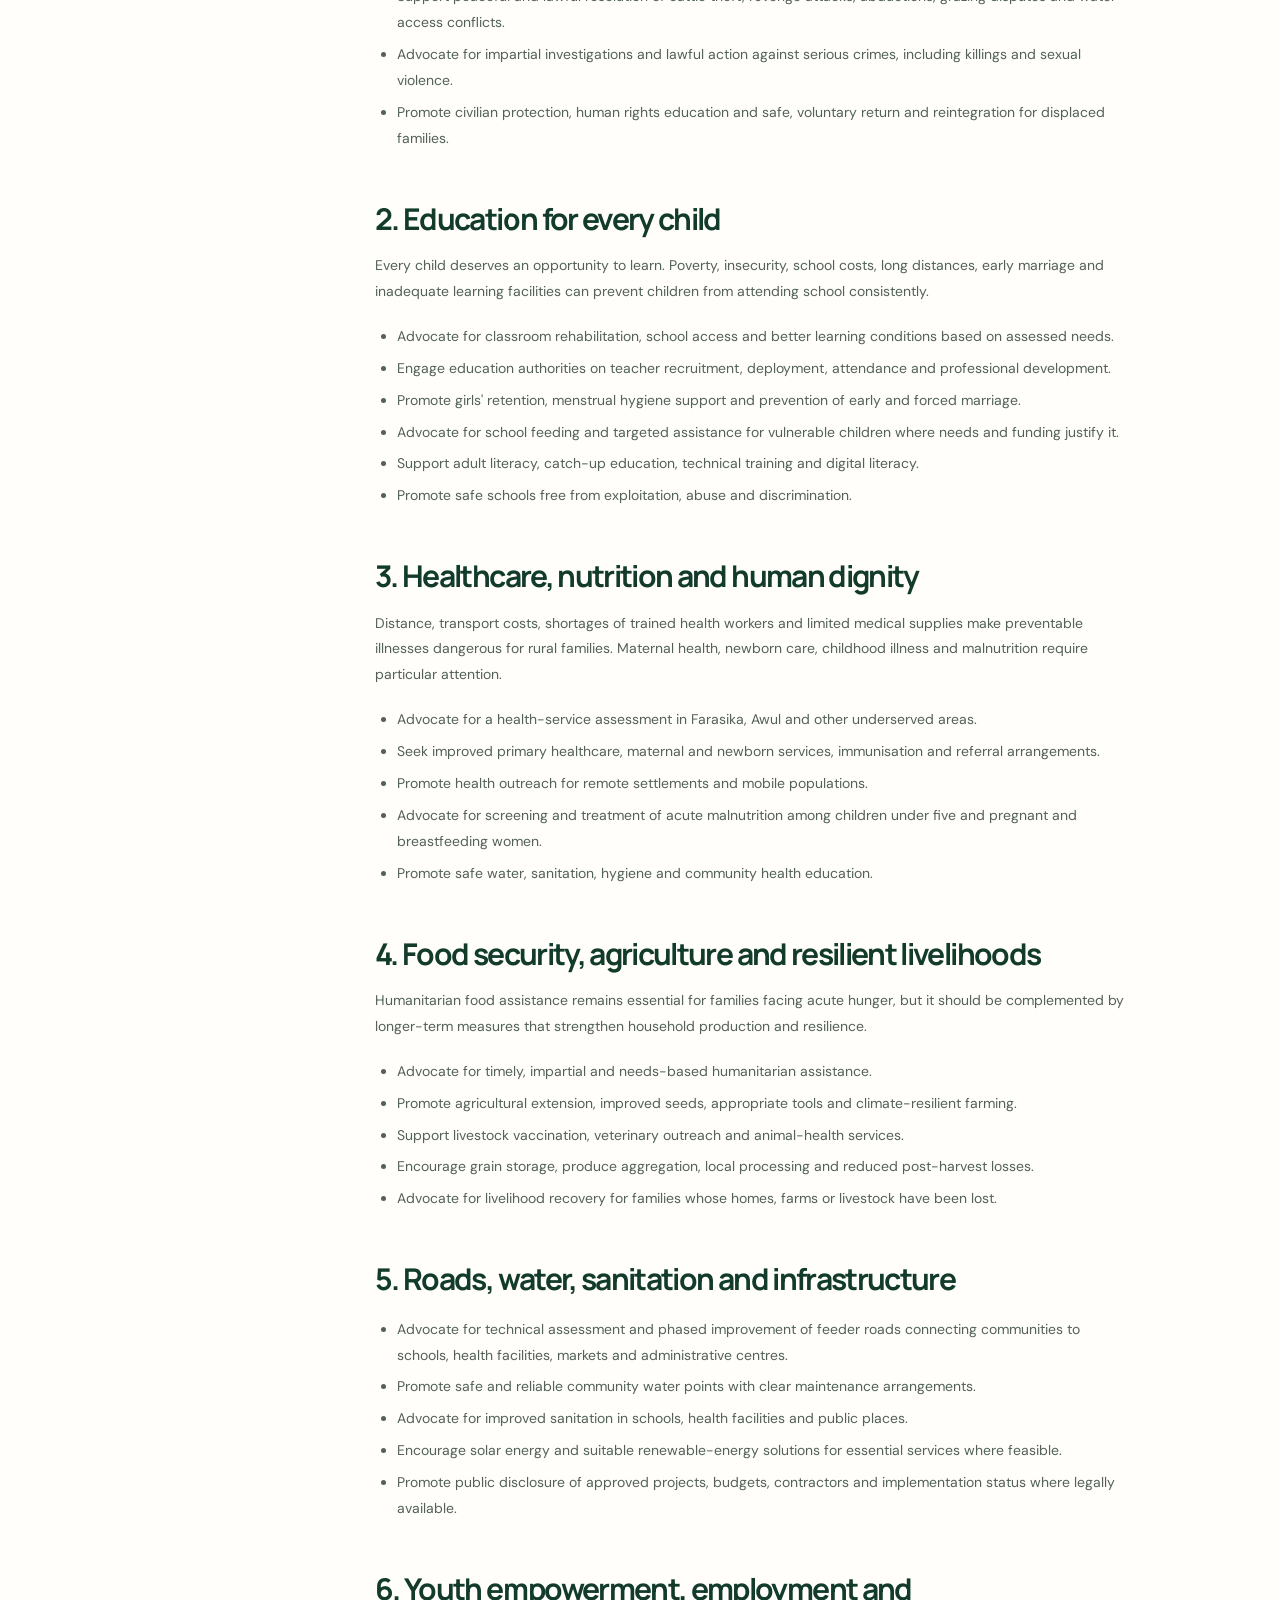
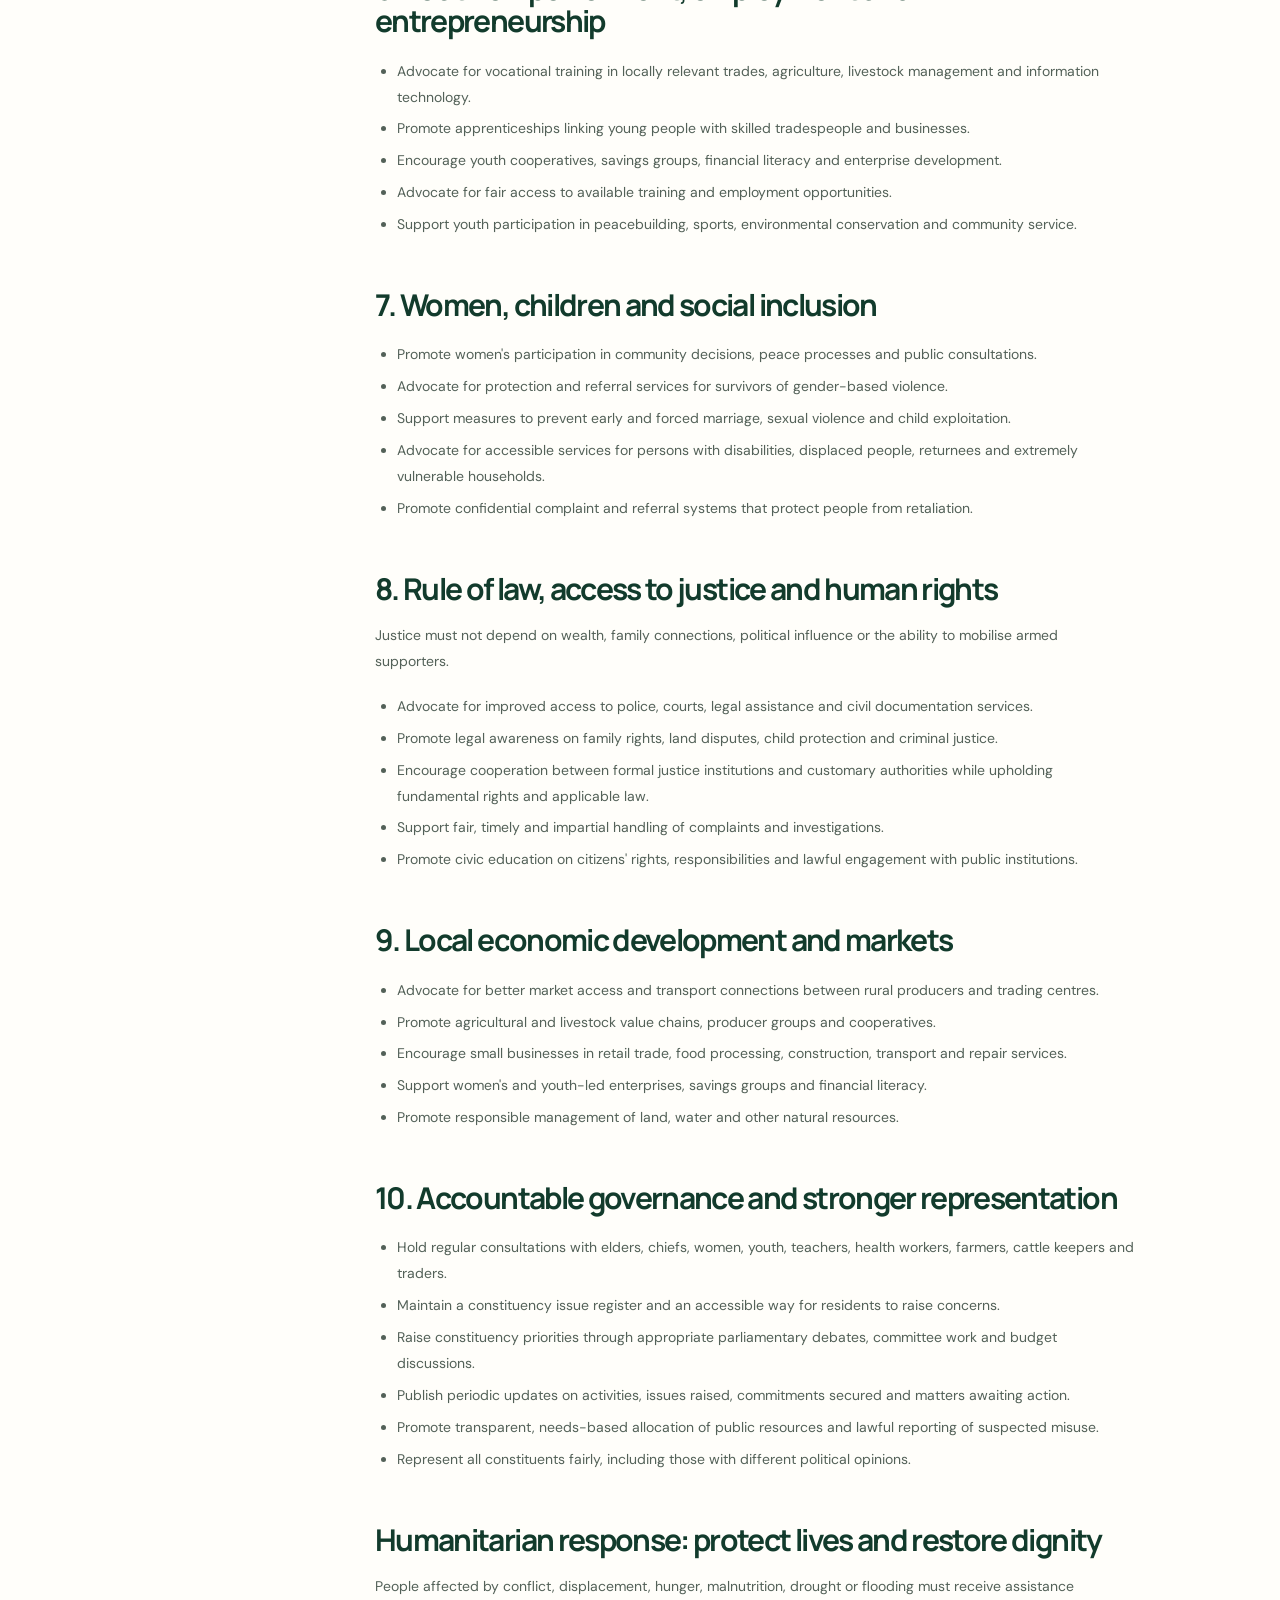
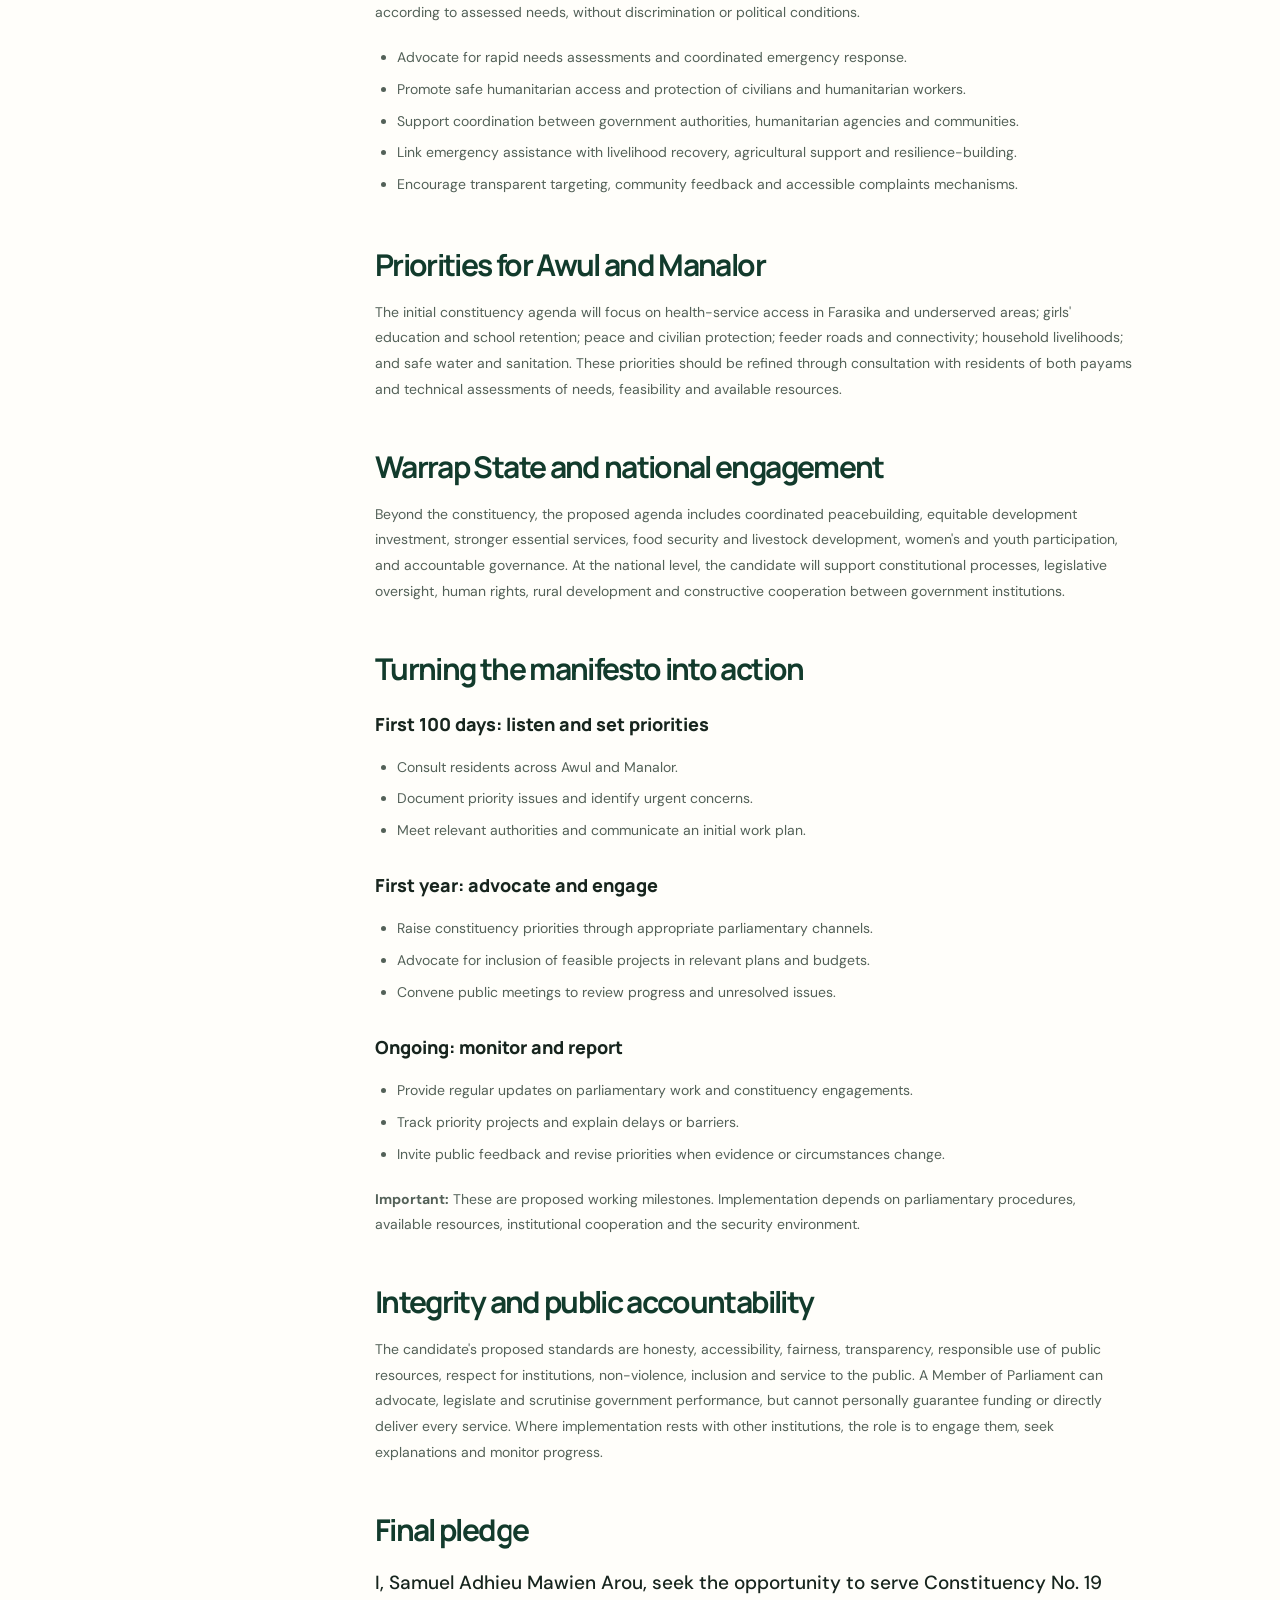
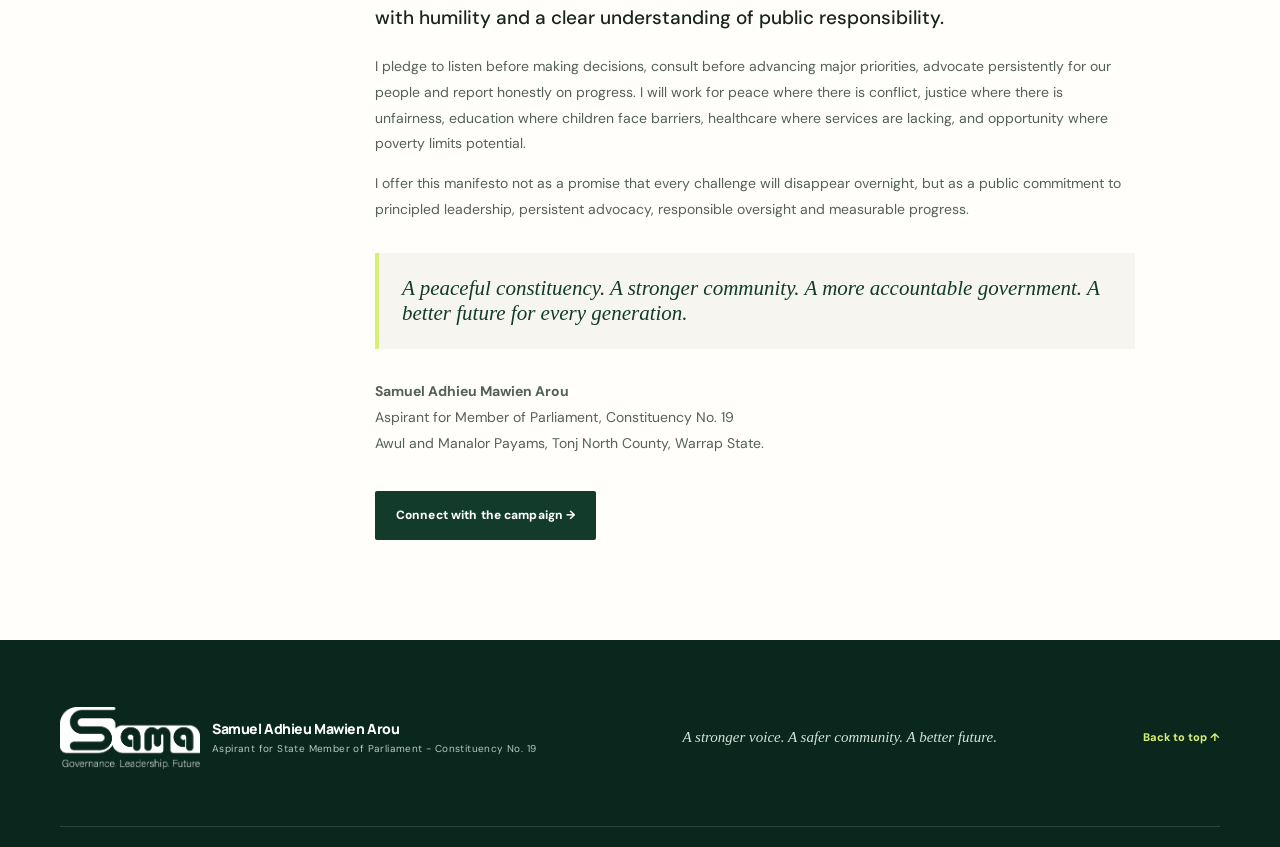
==== commit 23c03e13: "Update manifesto.html" ====
--- a/manifesto.html
+++ b/manifesto.html
@@ -125,7 +125,7 @@
       <div class="container nav-wrap">
         <a class="brand" href="index.html">
           <span class="brand-mark">
-            <img src="/assets/sama-logo.png" alt="SAMA_Logo" />
+            <img src="assets/sama-logo.png" alt="SAMA_Logo" />
           </span>
           <span class="brand-copy"
             ><strong>Samuel Adhieu Mawien Arou</strong
@@ -640,7 +640,7 @@
       <div class="container footer-main">
         <a class="brand brand-footer" href="#top"
           ><span class="brand-mark">
-            <img src="/assets/sama-logo-bw.png" alt="SAMA_Logo-white" /> </span
+            <img src="assets/sama-logo-bw.png" alt="SAMA_Logo-white" /> </span
           ><span class="brand-copy"
             ><strong>Samuel Adhieu Mawien Arou</strong
             ><small
@@ -652,11 +652,7 @@
         <p>A stronger voice. A safer community. A better future.</p>
         <a class="back-top" href="#">Back to top ↑</a>
       </div>
-      <div class="container disclaimer">
-        This website presents proposed policy priorities. Verify election
-        details, applicable campaign requirements and contact information before
-        publication.
-      </div>
+     
     </footer>
   </body>
 </html>
--- a/styles.css
+++ b/styles.css
@@ -47,11 +47,11 @@
 .section{padding:110px 0}.intro-grid{display:grid;grid-template-columns:1fr 1fr;gap:90px;align-items:start}.section-heading h2,.section-top h2,.context-content h2,.humanitarian-copy h2,.accountability-inner h2,.about-copy h2,.manifesto-content h2,.contact-grid h2{font-size:clamp(35px,4vw,52px);margin-bottom:25px}
 .section-heading h2 em,.section-top h2 em,.about-copy h2 em,.contact-grid h2 em{color:var(--green);font-family:var(--serif);font-weight:400}.accent-rule{height:3px;width:70px;background:var(--lime);margin-top:33px}
 .intro-copy{padding-top:37px;color:#58645b;font-size:14px}.intro-copy .lead,.lead{font-size:19px;line-height:1.6;color:var(--ink);font-weight:500}.text-link{display:inline-flex;align-items:center;gap:15px;font-weight:800;font-size:12px;color:var(--forest);border-bottom:1px solid #9bb5a2;padding-bottom:7px;margin-top:14px}.text-link span{color:var(--green);font-size:17px;transition:transform .2s}.text-link:hover span{transform:translateX(4px)}
-.context-band{background:var(--forest);color:white}.context-grid{display:grid;grid-template-columns:1fr 1fr;min-height:440px}.context-photo{background:url("/assets/images/shared-reality.png") center/cover;min-height:400px}.context-content{padding:72px 8% 68px}.context-content h2{font-size:clamp(34px,4vw,48px)}.context-content>p:not(.eyebrow){color:#d4e0d6;max-width:430px;font-size:14px;margin-bottom:26px}
+.context-band{background:var(--forest);color:white}.context-grid{display:grid;grid-template-columns:1fr 1fr;min-height:440px}.context-photo{background:url("assets/images/shared-reality.png") center/cover;min-height:400px}.context-content{padding:72px 8% 68px}.context-content h2{font-size:clamp(34px,4vw,48px)}.context-content>p:not(.eyebrow){color:#d4e0d6;max-width:430px;font-size:14px;margin-bottom:26px}
 .priorities-section{background:var(--cream)}.section-top{display:flex;align-items:end;justify-content:space-between;gap:50px;margin-bottom:48px}.section-top h2{margin-bottom:0}.section-summary{max-width:380px;color:var(--muted);font-size:14px;margin-bottom:6px}
 .priority-grid{display:grid;grid-template-columns:repeat(3,1fr);gap:16px}.priority-card{background:var(--paper);padding:27px 27px 25px;border:1px solid #e7e9e1;min-height:300px;transition:transform .25s,box-shadow .25s}.priority-card:hover{transform:translateY(-4px);box-shadow:var(--shadow)}.priority-card.featured{background:var(--forest);color:white;border-color:var(--forest)}.card-top{display:flex;justify-content:space-between;align-items:center;margin-bottom:30px}.card-number{font-size:11px;color:var(--green);font-weight:800;letter-spacing:.1em}.featured .card-number{color:var(--lime)}.card-icon{width:35px;height:35px;border-radius:50%;display:grid;place-items:center;background:#edf2e6;color:var(--forest);font-size:18px}.featured .card-icon{background:rgba(216,239,118,.15);color:var(--lime)}
 .priority-card h3{font-family:var(--display);font-size:19px;letter-spacing:-.035em;line-height:1.3;margin-bottom:12px}.priority-card p{font-size:12px;line-height:1.75;color:var(--muted);margin-bottom:17px}.featured p{color:#d0ded2}.priority-card ul{padding:0 0 0 15px;margin:0;color:#59665d;font-size:11px;line-height:1.9}.priority-card li::marker{color:#82a43e}.featured ul{color:#d8e5da}
-.humanitarian-section{background:#e7eadf;padding:95px 0}.humanitarian-grid{display:grid;grid-template-columns:1.05fr .95fr;gap:75px;align-items:center}.humanitarian-copy{background:var(--forest);color:white;padding:55px 48px;margin-right:-115px;position:relative;z-index:2}.humanitarian-copy h2{font-size:clamp(34px,4vw,48px)}.humanitarian-copy>p:not(.eyebrow){color:#d7e2d8;font-size:13px;line-height:1.8}.humanitarian-copy .button{margin-top:14px}.humanitarian-image{height:470px;background:url("/assets/images/children.jpg") center/cover}
+.humanitarian-section{background:#e7eadf;padding:95px 0}.humanitarian-grid{display:grid;grid-template-columns:1.05fr .95fr;gap:75px;align-items:center}.humanitarian-copy{background:var(--forest);color:white;padding:55px 48px;margin-right:-115px;position:relative;z-index:2}.humanitarian-copy h2{font-size:clamp(34px,4vw,48px)}.humanitarian-copy>p:not(.eyebrow){color:#d7e2d8;font-size:13px;line-height:1.8}.humanitarian-copy .button{margin-top:14px}.humanitarian-image{height:470px;background:url("assets/images/children.jpg") center/cover}
 .action-section{background:var(--paper)}.timeline{max-width:850px;margin:30px auto 0}.timeline-item{display:grid;grid-template-columns:60px 1fr;gap:25px;padding:28px 0;border-bottom:1px solid var(--line)}.timeline-dot{width:46px;height:46px;display:grid;place-items:center;background:var(--lime);border-radius:50%;font-family:var(--display);font-size:12px;font-weight:800;color:var(--forest)}.timeline-label{font-size:10px;color:var(--green);letter-spacing:.14em;text-transform:uppercase;font-weight:800;margin-bottom:6px}.timeline-item h3{font-family:var(--display);font-size:21px;margin-bottom:7px;letter-spacing:-.03em}.timeline-item p:last-child{max-width:650px;color:var(--muted);font-size:13px;margin-bottom:0}.small-note{font-size:10px;color:var(--muted);line-height:1.7}
 .accountability-band{background:var(--forest);color:white;padding:80px 0}.accountability-inner{display:grid;grid-template-columns:1fr 1fr;gap:90px;align-items:center}.accountability-inner h2{margin-bottom:0}.accountability-points p{display:flex;gap:17px;border-bottom:1px solid rgba(255,255,255,.16);padding:12px 0;margin:0;color:#e0e9e1;font-size:13px}.accountability-points p span{color:var(--lime);font-size:10px;font-weight:800;padding-top:4px}
 .about-section{background:var(--cream)}.about-grid{display:grid;grid-template-columns:.85fr 1.15fr;gap:90px;align-items:center}.about-visual{position:relative;padding:0 24px 30px 0}.portrait-placeholder{min-height:450px;background:linear-gradient(145deg,#d5dfd0,#9caf9a);display:flex;flex-direction:column;align-items:center;justify-content:center;color:var(--forest);position:relative;overflow:hidden}.portrait-placeholder:before,.portrait-placeholder:after{content:"";position:absolute;border:1px solid rgba(18,59,44,.18);border-radius:50%;width:340px;height:340px}.portrait-placeholder:after{width:260px;height:260px}.portrait-initials{font-family:var(--display);font-size:100px;font-weight:800; letter-spacing:-.1em;z-index:1}.portrait-placeholder p{font-weight:800;font-size:12px;margin:0;z-index:1}.portrait-placeholder small{font-size:10px;z-index:1}.about-caption{position:absolute;right:0;bottom:0;background:var(--lime);padding:16px 20px;display:flex;gap:12px;align-items:center;font-size:10px;line-height:1.6}.caption-mark{width:8px;height:35px;background:var(--forest)}.about-caption strong{font-size:12px}.about-copy h2{margin-bottom:20px}.about-copy>p:not(.eyebrow){color:var(--muted);font-size:13px}.about-values{display:flex;gap:8px;flex-wrap:wrap;margin:23px 0}.about-values span{font-size:10px;font-weight:800;background:#e5eadf;color:var(--forest);padding:8px 12px}
@@ -60,13 +60,13 @@
   height: auto;
   border-radius: 10%;
 }
-.manifesto-cta{position:relative;overflow:hidden;background:var(--forest);color:white;padding:100px 0}.manifesto-bg{position:absolute;inset:0;background:linear-gradient(90deg,rgba(9,40,28,.95),rgba(9,40,28,.75)),url("/assets/images/manifesto-bg.jpg") center/cover}.manifesto-content{position:relative;max-width:760px}.manifesto-content h2{font-size:clamp(40px,5vw,62px)}.manifesto-content>p:not(.eyebrow){max-width:570px;color:#d7e3d8;font-size:14px;margin-bottom:28px}
+.manifesto-cta{position:relative;overflow:hidden;background:var(--forest);color:white;padding:100px 0}.manifesto-bg{position:absolute;inset:0;background:linear-gradient(90deg,rgba(9,40,28,.95),rgba(9,40,28,.75)),url("assets/images/manifesto-bg.jpg") center/cover}.manifesto-content{position:relative;max-width:760px}.manifesto-content h2{font-size:clamp(40px,5vw,62px)}.manifesto-content>p:not(.eyebrow){max-width:570px;color:#d7e3d8;font-size:14px;margin-bottom:28px}
 .contact-section{background:var(--paper)}.contact-grid{display:grid;grid-template-columns:1fr 1fr;gap:90px;align-items:start}.contact-grid h2{margin-bottom:20px}.contact-grid .lead{max-width:480px}.contact-details{display:grid;gap:21px;margin-top:35px}.contact-details>div{display:flex;gap:15px;align-items:flex-start}.contact-icon{width:39px;height:39px;flex:0 0 39px;border-radius:50%;background:#e8eddf;color:var(--forest);display:grid;place-items:center;font-size:16px}.contact-details small{display:block;font-size:10px;color:var(--muted);text-transform:uppercase;letter-spacing:.1em;font-weight:800}.contact-details a,.contact-details p{font-size:13px;font-weight:700;margin:2px 0}.contact-details .small-note{font-size:10px;font-weight:400}
 .contact-form{background:var(--cream);padding:35px}.contact-form h3{font-family:var(--display);font-size:24px;letter-spacing:-.04em;margin-bottom:8px}.contact-form>p{font-size:11px;color:var(--muted)}.contact-form label{display:block;font-size:11px;font-weight:800;margin:17px 0 7px}.contact-form input,.contact-form textarea,.contact-form select{width:100%;padding:12px 13px;border:1px solid #d7ded4;background:var(--paper);border-radius:2px;color:var(--ink);font-size:12px;outline:none}.contact-form input:focus,.contact-form textarea:focus,.contact-form select:focus{border-color:var(--green);box-shadow:0 0 0 3px rgba(47,104,76,.1)}.contact-form textarea{resize:vertical}.button-dark{background:var(--forest);color:white;margin-top:20px}.button-dark span{color:var(--lime)}.form-status{margin:12px 0 0;color:var(--green);font-weight:700}
 .site-footer{background:#09271d;color:white;padding:38px 0 20px}.footer-main{display:flex;align-items:center;justify-content:space-between;gap:25px;padding-bottom:28px;border-bottom:1px solid rgba(255,255,255,.14)}.brand-footer .brand-mark{color:var(--forest)}.brand-footer .brand-copy small{color:#b7c8bb}.footer-main>p{font-family:var(--serif);font-style:italic;color:#d7e2d8;font-size:15px;margin:0}.back-top{font-size:11px;font-weight:800;color:var(--lime)}.footer-bottom{display:flex;justify-content:space-between;gap:20px;padding:20px 0 8px;color:#b5c7b9;font-size:10px}.disclaimer{color:#94ab9a;font-size:9px;line-height:1.7;padding-top:10px}
 @media(max-width:950px){.primary-nav{gap:16px}.primary-nav>a{font-size:11px}.nav-wrap{height:74px}.intro-grid,.about-grid{gap:50px}.priority-grid{grid-template-columns:repeat(2,1fr)}.humanitarian-grid{gap:40px}.humanitarian-copy{margin-right:-70px;padding:40px 32px}.contact-grid{gap:45px}}
-@media(max-width:760px){.container{width:min(100% - 36px,var(--container))}.topline-inner{font-size:9px;flex-direction:column;gap:2px}.nav-wrap{height:70px}.menu-toggle{display:block}.primary-nav{position:absolute;top:70px;left:0;right:0;display:none;background:var(--paper);padding:20px 24px 25px;border-bottom:1px solid var(--line);flex-direction:column;align-items:stretch;gap:0;box-shadow:0 18px 25px rgba(0,0,0,.08)}.primary-nav.open{display:flex}.primary-nav>a{padding:12px 0;font-size:13px}.primary-nav .nav-cta{text-align:center;padding:13px;margin-top:8px}.hero{min-height:650px}.hero-content{padding:85px 0 125px}.hero-slide img{object-position:58% center}.hero-shade{background:linear-gradient(90deg,rgba(7,32,23,.92),rgba(8,37,26,.72)),linear-gradient(0deg,rgba(8,29,21,.5),transparent)}.hero-stamp{right:18px;width:150px;padding:14px}.hero-stamp strong{font-size:39px}.hero-intro{font-size:15px}.hero-slider-controls{left:18px;bottom:22px}.promise-grid{grid-template-columns:repeat(2,1fr)}.promise-grid>div{padding:17px 12px;border-bottom:1px solid rgba(255,255,255,.12);font-size:11px}.promise-grid>div:nth-child(odd){border-left:1px solid rgba(255,255,255,.13)}.section{padding:75px 0}.intro-grid,.context-grid,.humanitarian-grid,.accountability-inner,.about-grid,.contact-grid{grid-template-columns:1fr;gap:30px}.intro-copy{padding-top:0}.context-photo{min-height:300px}.context-content{padding:48px 0 55px}.section-top{display:block;margin-bottom:35px}.section-summary{margin-top:20px}.priority-grid{grid-template-columns:1fr}.priority-card{min-height:auto;padding:25px}.card-top{margin-bottom:20px}.humanitarian-section{padding:55px 0}.humanitarian-copy{margin:0;padding:35px 26px}.humanitarian-image{height:320px}.accountability-inner{gap:30px}.about-visual{padding-right:10px}.portrait-placeholder{min-height:360px}.portrait-placeholder:before{width:280px;height:280px}.portrait-placeholder:after{width:210px;height:210px}.portrait-initials{font-size:82px}.manifesto-cta{padding:75px 0}.contact-form{padding:25px 20px}.footer-main{align-items:flex-start;flex-direction:column}.footer-bottom{flex-direction:column;gap:7px}.brand-copy strong{font-size:13px}}
-@media(max-width:420px){.hero{min-height:680px}.hero-content{padding-top:72px;padding-bottom:145px}.hero h1{font-size:clamp(39px,11vw,50px)}.hero-stamp{right:12px;width:132px;padding:11px}.hero-stamp strong{font-size:34px}.hero-stamp span{font-size:9px}.hero-slider-controls{left:12px;bottom:17px;gap:9px}.slider-arrow{width:32px;height:32px}.slider-dots{gap:5px}.slider-dot{width:7px;height:7px}.slider-dot.is-active{width:20px}}
+@media(max-width:760px){.container{width:min(100% - 36px,var(--container))}.topline-inner{font-size:9px;flex-direction:column;gap:2px}.nav-wrap{height:70px}.menu-toggle{display:block}.primary-nav{position:absolute;top:70px;left:0;right:0;display:none;background:var(--paper);padding:20px 24px 25px;border-bottom:1px solid var(--line);flex-direction:column;align-items:stretch;gap:0;box-shadow:0 18px 25px rgba(0,0,0,.08)}.primary-nav.open{display:flex}.primary-nav>a{padding:12px 0;font-size:13px}.primary-nav .nav-cta{text-align:center;padding:13px;margin-top:8px}.hero{min-height:650px}.hero-content{padding:85px 0 125px}.hero-slide img{object-position:58% center}.hero-shade{background:linear-gradient(90deg,rgba(7,32,23,.92),rgba(8,37,26,.72)),linear-gradient(0deg,rgba(8,29,21,.5),transparent)}.hero-stamp{right:18px;width:180px;padding:14px}.hero-stamp strong{font-size:39px}.hero-intro{font-size:15px}.hero-slider-controls{left:18px;bottom:22px}.promise-grid{grid-template-columns:repeat(2,1fr)}.promise-grid>div{padding:17px 12px;border-bottom:1px solid rgba(255,255,255,.12);font-size:11px}.promise-grid>div:nth-child(odd){border-left:1px solid rgba(255,255,255,.13)}.section{padding:75px 0}.intro-grid,.context-grid,.humanitarian-grid,.accountability-inner,.about-grid,.contact-grid{grid-template-columns:1fr;gap:30px}.intro-copy{padding-top:0}.context-photo{min-height:300px}.context-content{padding:48px 0 55px}.section-top{display:block;margin-bottom:35px}.section-summary{margin-top:20px}.priority-grid{grid-template-columns:1fr}.priority-card{min-height:auto;padding:25px}.card-top{margin-bottom:20px}.humanitarian-section{padding:55px 0}.humanitarian-copy{margin:0;padding:35px 26px}.humanitarian-image{height:320px}.accountability-inner{gap:30px}.about-visual{padding-right:10px}.portrait-placeholder{min-height:360px}.portrait-placeholder:before{width:280px;height:280px}.portrait-placeholder:after{width:210px;height:210px}.portrait-initials{font-size:82px}.manifesto-cta{padding:75px 0}.contact-form{padding:25px 20px}.footer-main{align-items:flex-start;flex-direction:column}.footer-bottom{flex-direction:column;gap:7px}.brand-copy strong{font-size:13px}}
+@media(max-width:420px){.hero{min-height:680px}.hero-content{padding-top:72px;padding-bottom:145px}.hero h1{font-size:clamp(39px,11vw,50px)}.hero-stamp{right:12px;width:150px;padding:11px}.hero-stamp strong{font-size:34px}.hero-stamp span{font-size:9px}.hero-slider-controls{left:12px;bottom:17px;gap:9px}.slider-arrow{width:32px;height:32px}.slider-dots{gap:5px}.slider-dot{width:7px;height:7px}.slider-dot.is-active{width:20px}}
 @media(prefers-reduced-motion:reduce){html{scroll-behavior:auto}*,*::before,*::after{transition:none!important;animation:none!important}.hero-slide{transform:none!important}}
 
 /* =========================================================
@@ -314,3 +314,53 @@
     font-size: clamp(30px, 9vw, 38px);
   }
 }
+
+
+/* Facebook contact styling */
+.contact-item {
+  display: flex;
+  align-items: center;
+  gap: 15px;
+  margin-bottom: 20px;
+  min-width: 0;
+}
+
+.contact-icon {
+  display: flex;
+  align-items: center;
+  justify-content: center;
+  flex-shrink: 0;
+  color: #0866ff;
+}
+
+.contact-details {
+  min-width: 0;
+}
+
+.contact-details h4 {
+  margin: 0 0 5px;
+  font-weight: 700;
+}
+
+.contact-details a {
+  color: #0866ff;
+  text-decoration: none;
+  overflow-wrap: anywhere;
+  transition: color 0.2s ease;
+}
+
+.contact-details a:hover {
+  color: #004bb5;
+  text-decoration: underline;
+}
+
+@media (max-width: 600px) {
+  .contact-item {
+    gap: 12px;
+    align-items: flex-start;
+  }
+
+  .contact-details a {
+    font-size: 14px;
+  }
+}
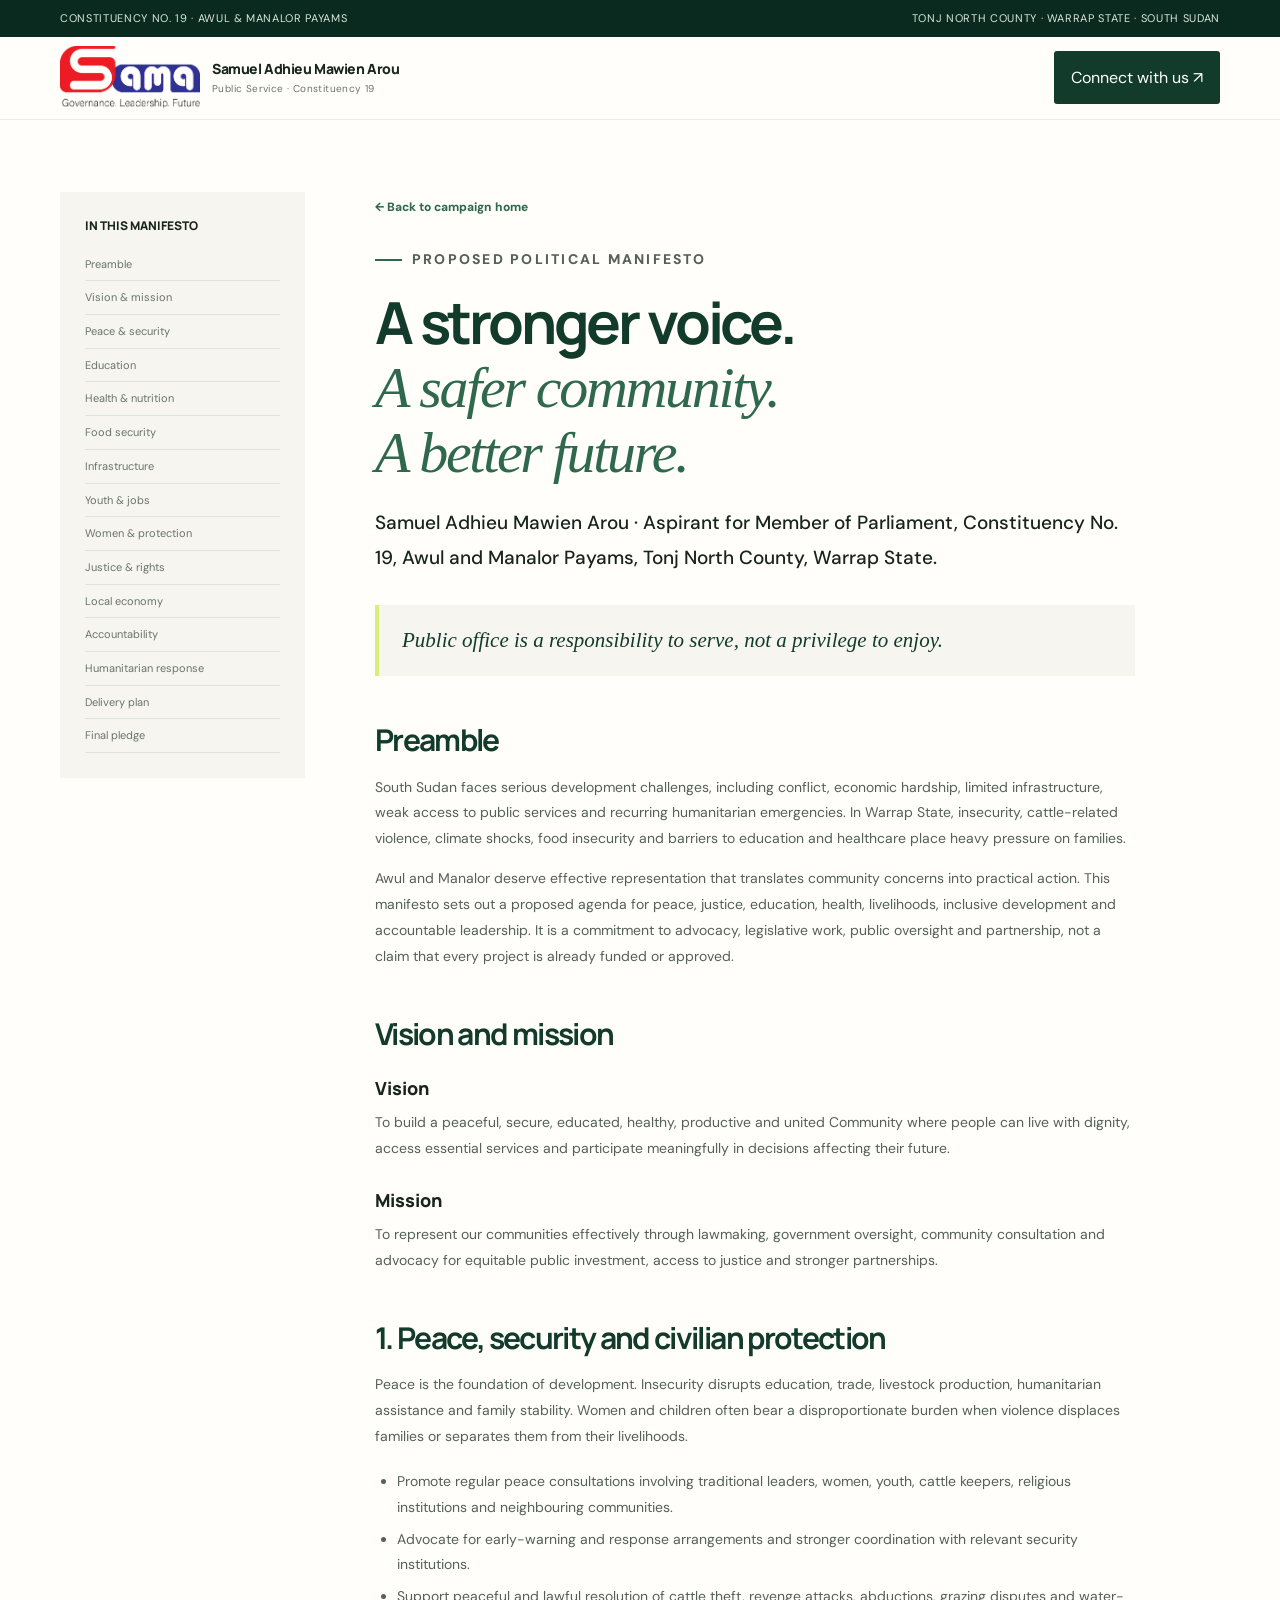
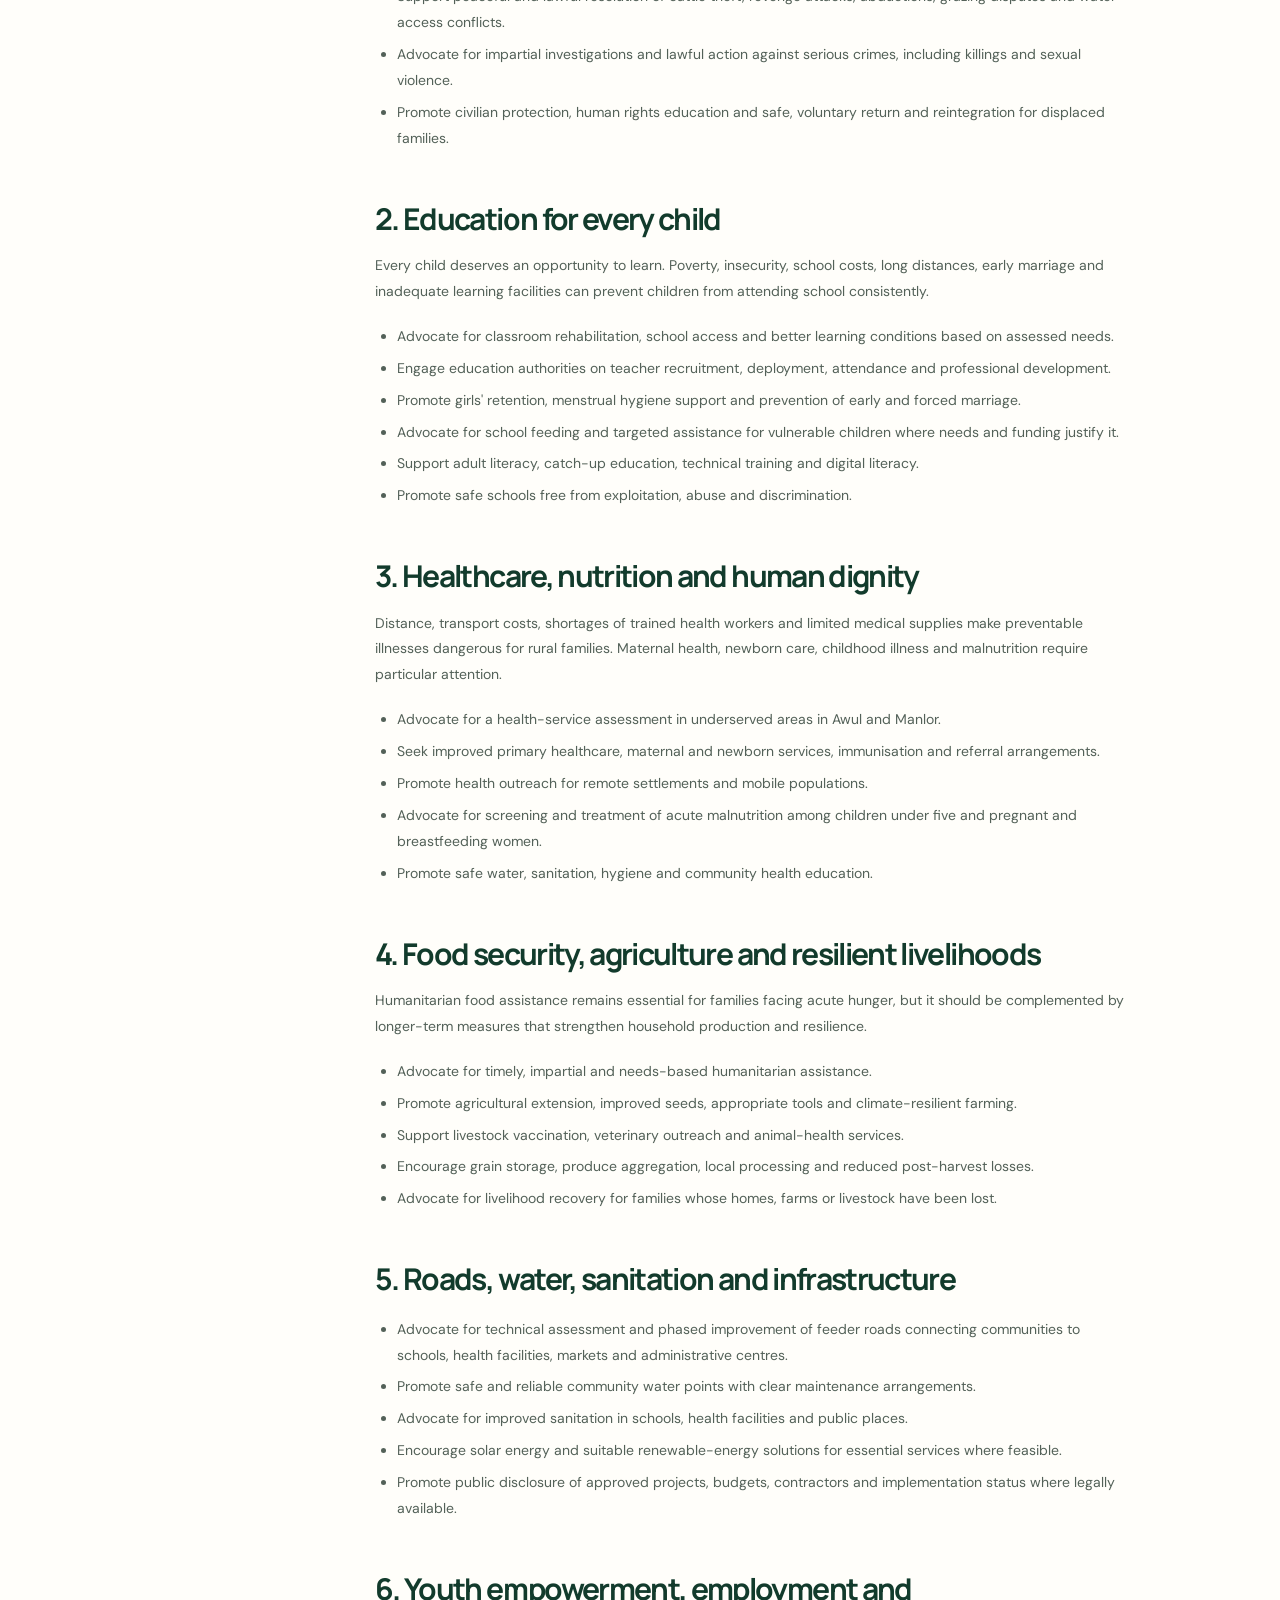
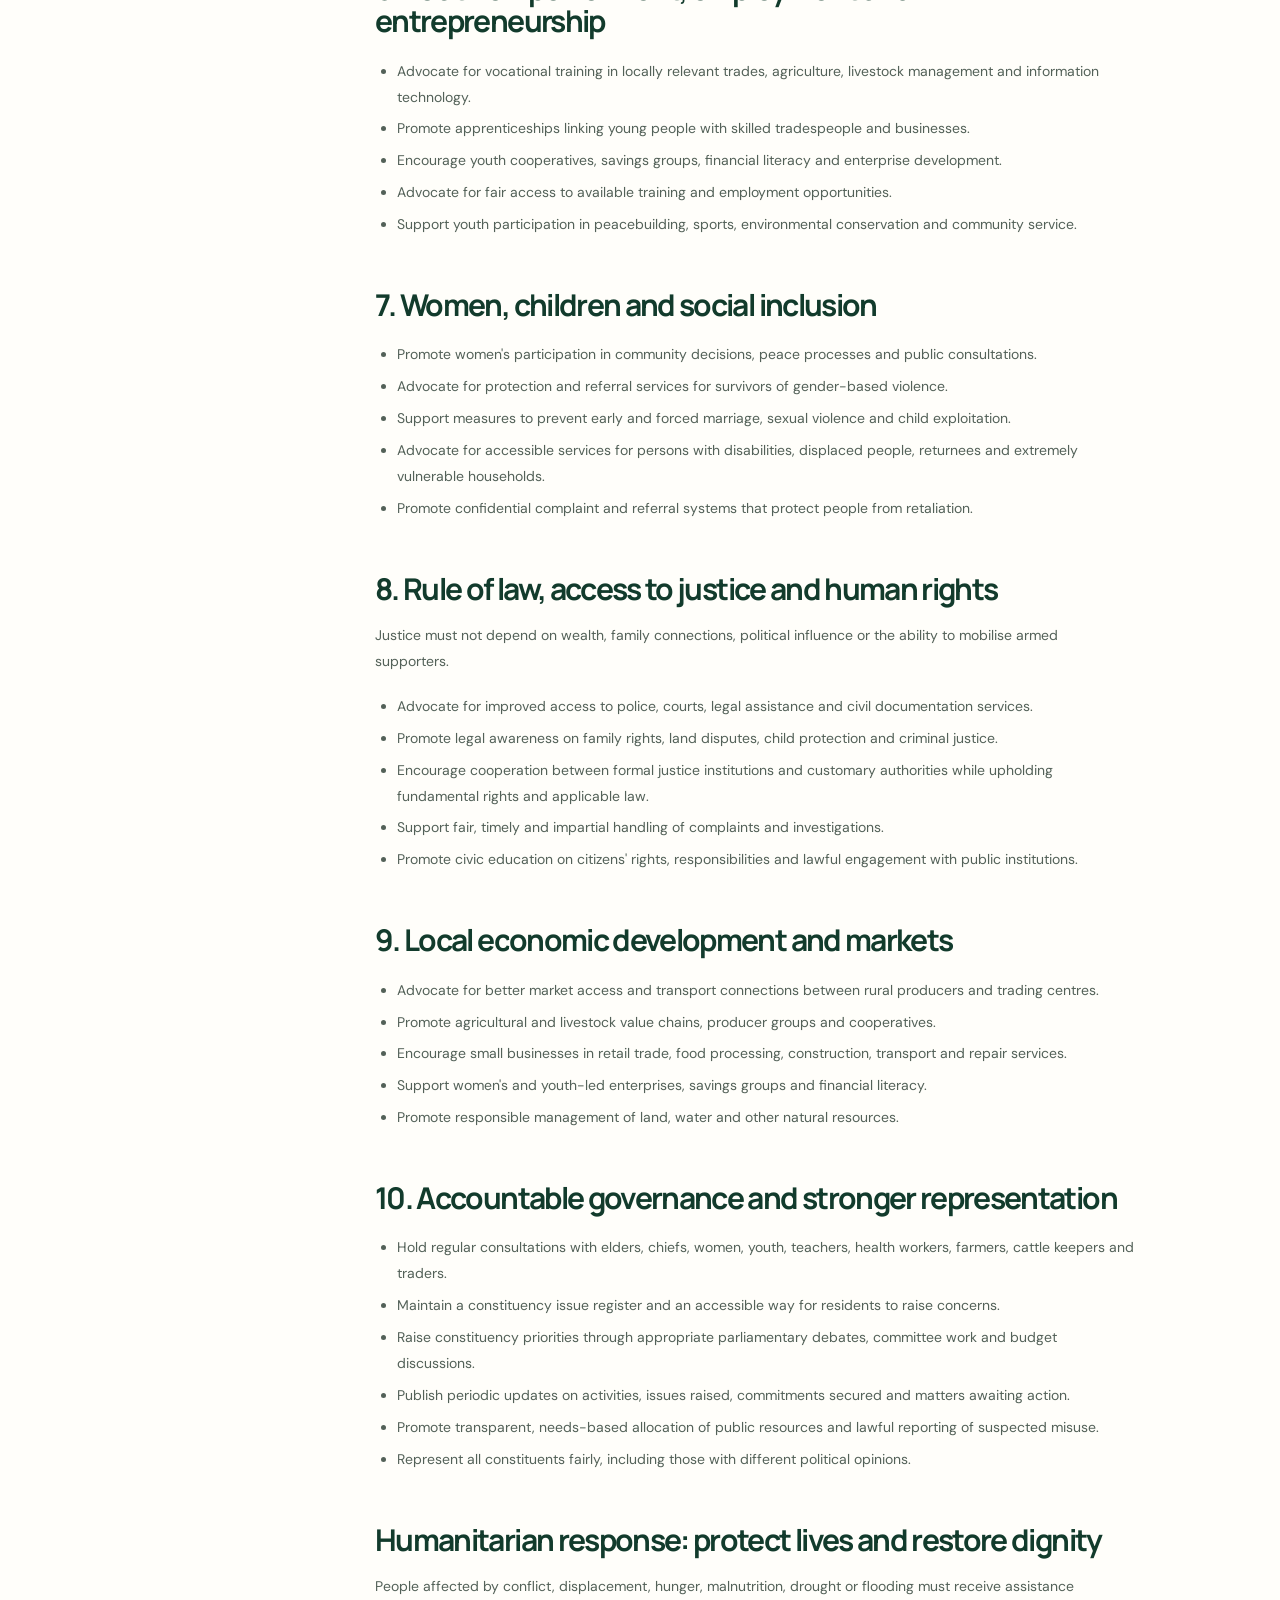
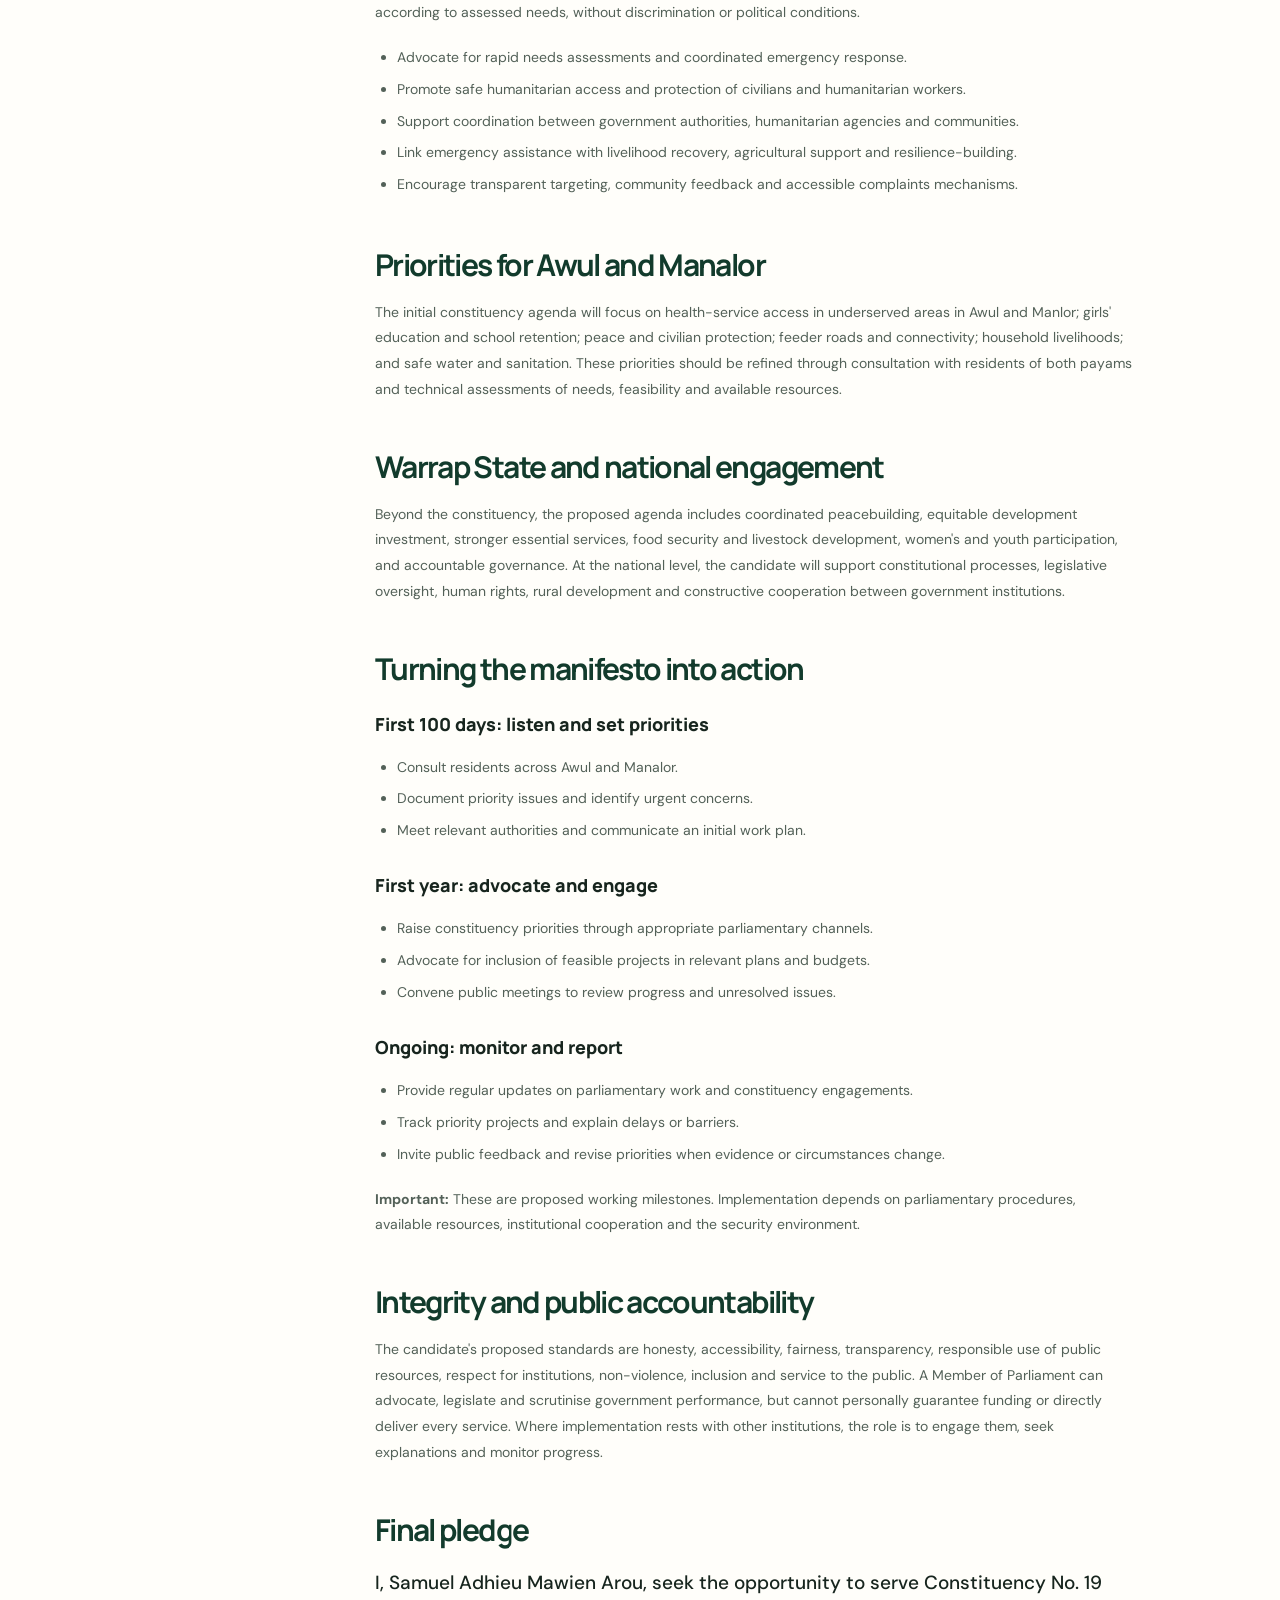
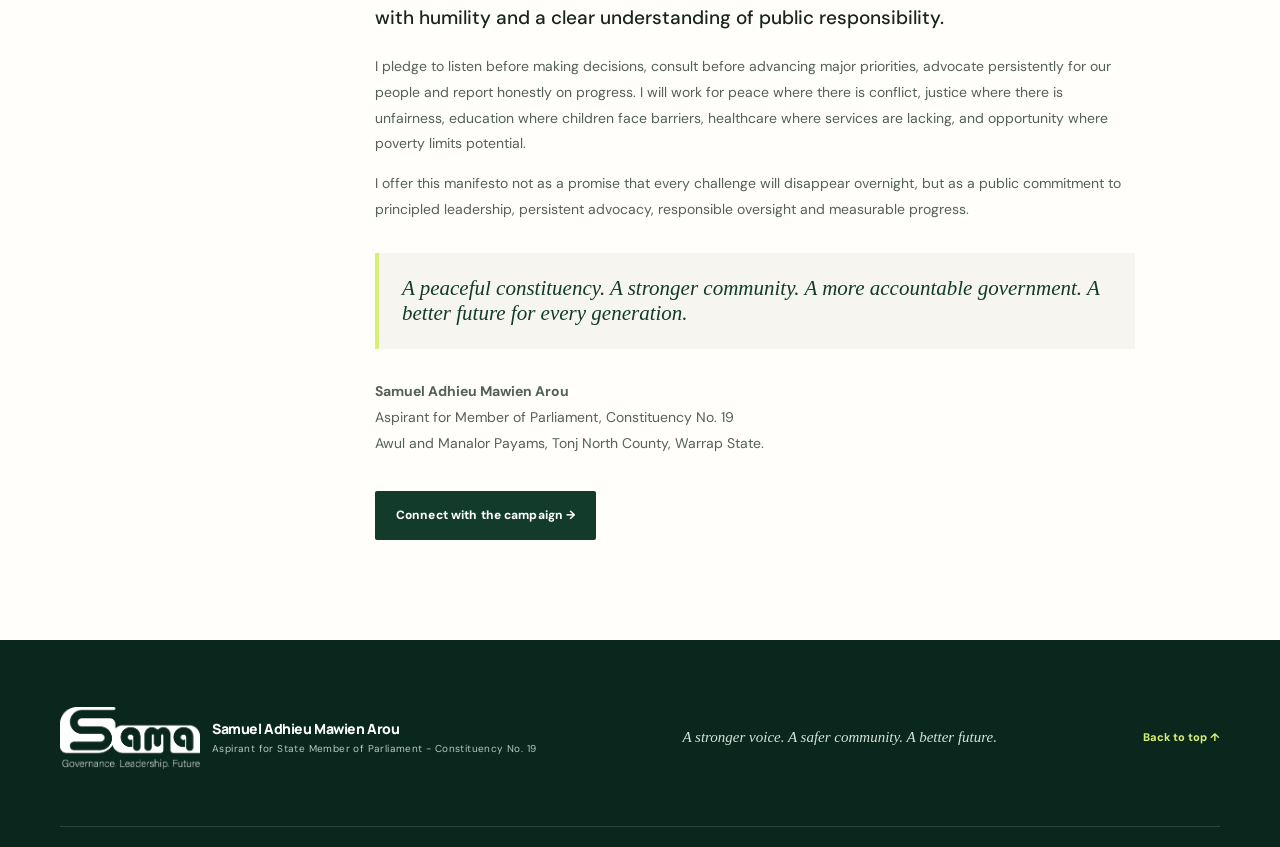
==== commit 2bc5e87f: "Update manifesto.html" ====
--- a/manifesto.html
+++ b/manifesto.html
@@ -195,13 +195,13 @@
           <h3>Vision</h3>
           <p>
             To build a peaceful, secure, educated, healthy, productive and
-            united Constituency No. 19 where people can live with dignity,
+            united Community where people can live with dignity,
             access essential services and participate meaningfully in decisions
             affecting their future.
           </p>
           <h3>Mission</h3>
           <p>
-            To represent Awul and Manalor effectively through lawmaking,
+            To represent our communities effectively through lawmaking,
             government oversight, community consultation and advocacy for
             equitable public investment, access to justice and stronger
             partnerships.
@@ -281,8 +281,7 @@
           </p>
           <ul>
             <li>
-              Advocate for a health-service assessment in Farasika, Awul and
-              other underserved areas.
+              Advocate for a health-service assessment in underserved areas in Awul and Manlor.
             </li>
             <li>
               Seek improved primary healthcare, maternal and newborn services,
@@ -529,7 +528,7 @@
           <h2>Priorities for Awul and Manalor</h2>
           <p>
             The initial constituency agenda will focus on health-service access
-            in Farasika and underserved areas; girls' education and school
+            in underserved areas in Awul and Manlor; girls' education and school
             retention; peace and civilian protection; feeder roads and
             connectivity; household livelihoods; and safe water and sanitation.
             These priorities should be refined through consultation with
